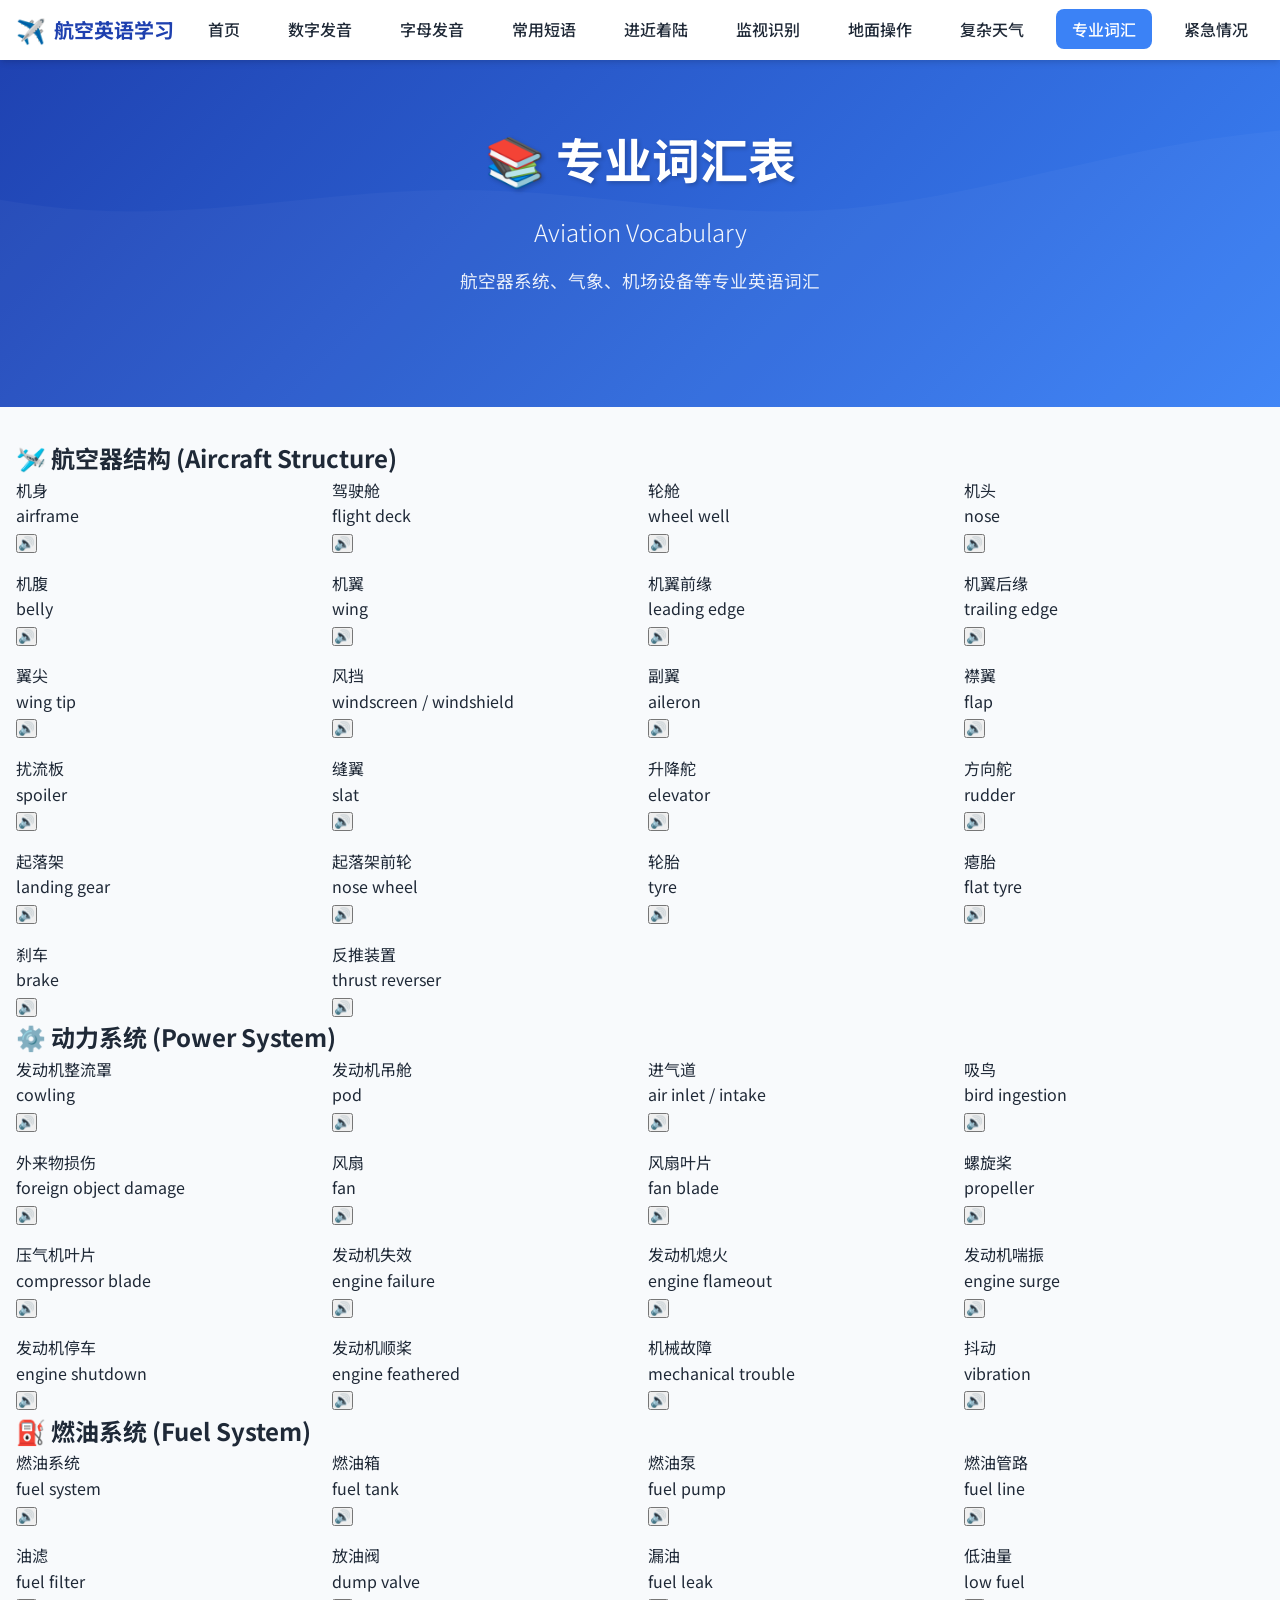
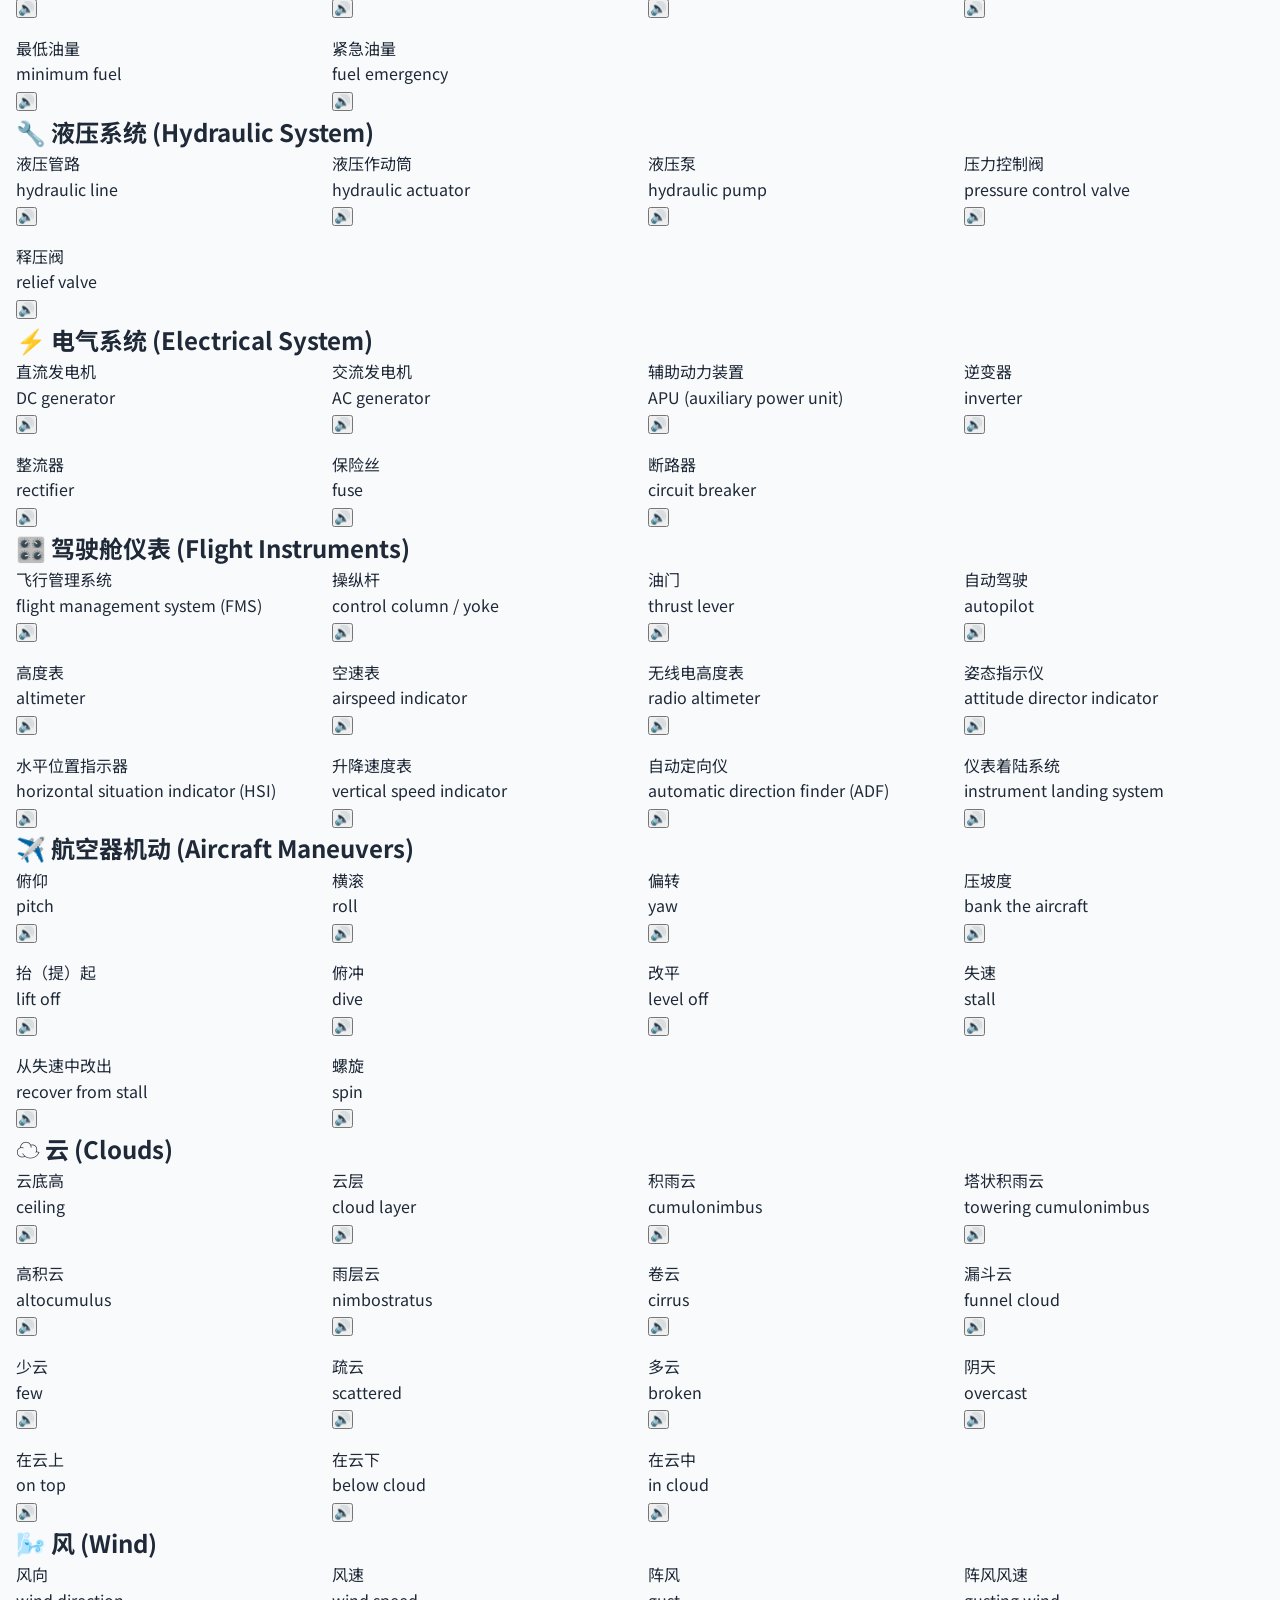
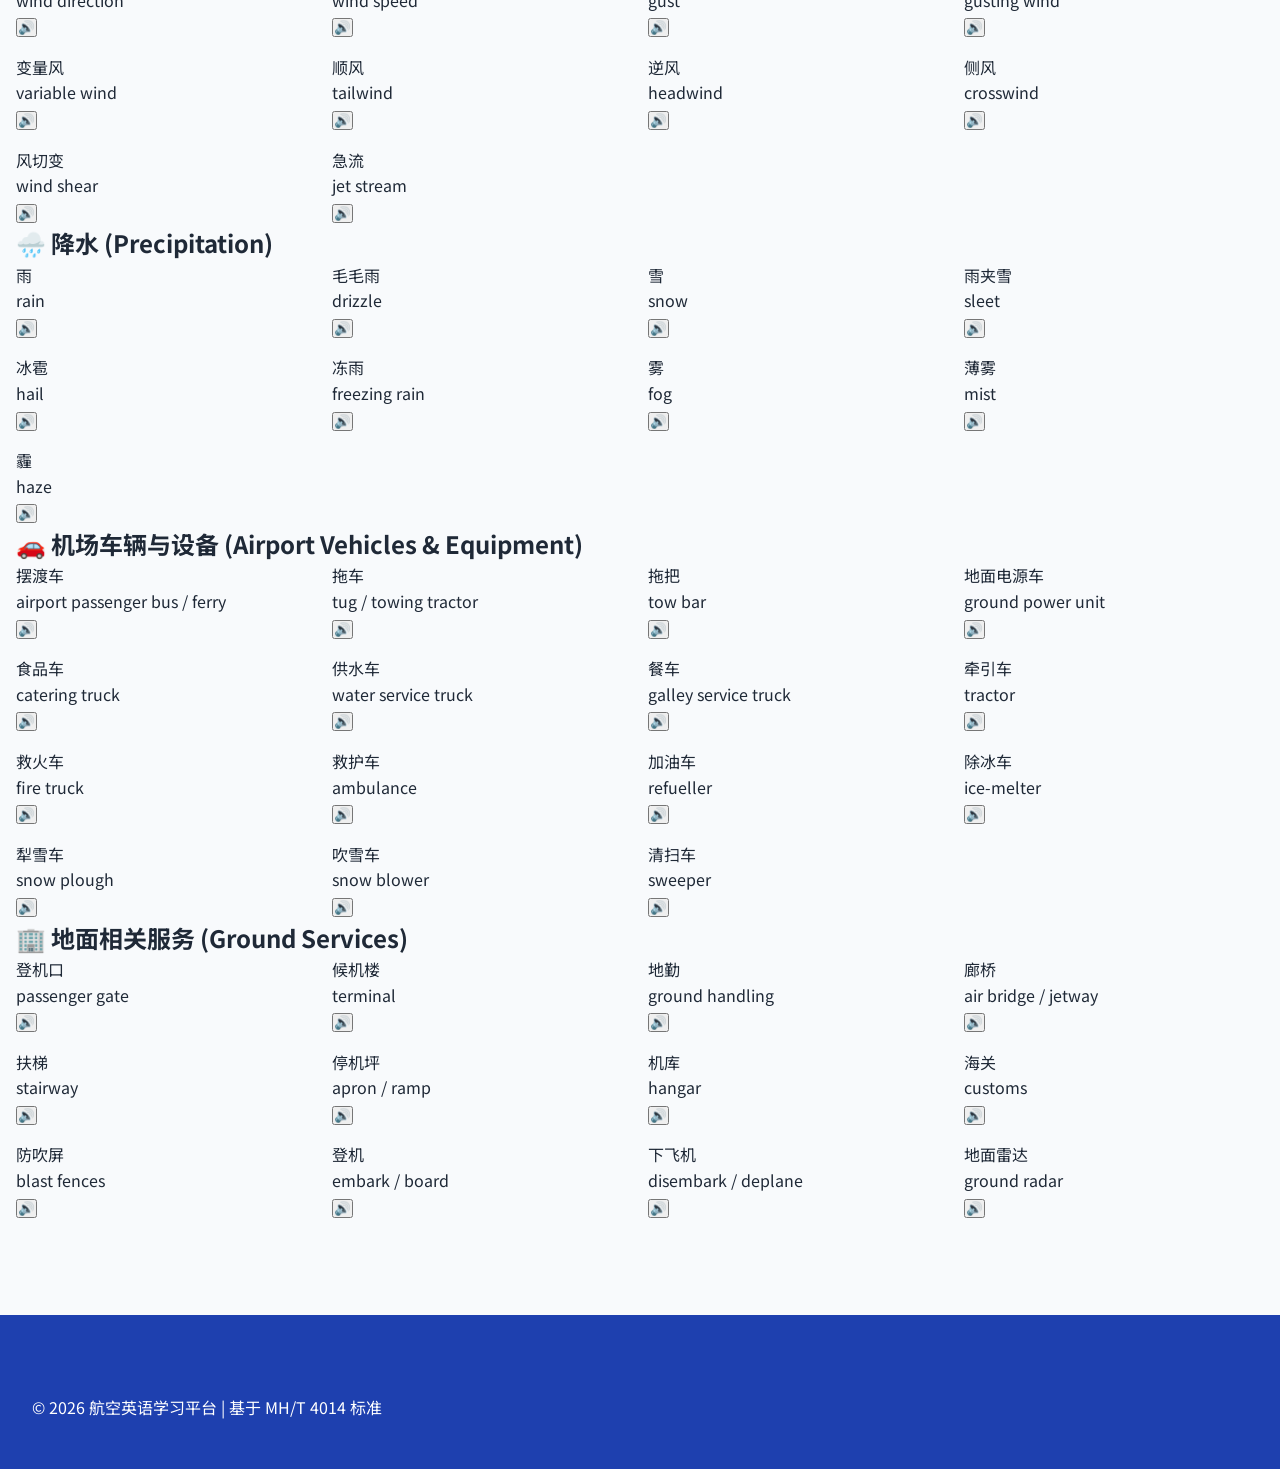
==== vocabulary.html @ 9f800c7f "Add files via upload" ====
<!DOCTYPE html>
<html lang="zh-CN">
<head>
    <meta charset="UTF-8">
    <meta name="viewport" content="width=device-width, initial-scale=1.0">
    <title>专业词汇表 - 航空英语学习平台</title>
    <link rel="stylesheet" href="styles.css">
    <link rel="preconnect" href="https://fonts.googleapis.com">
    <link rel="preconnect" href="https://fonts.gstatic.com" crossorigin>
    <link href="https://fonts.googleapis.com/css2?family=Noto+Sans+SC:wght@300;400;500;700&family=Roboto:wght@300;400;500;700&display=swap" rel="stylesheet">
</head>
<body>
    <nav class="top-nav">
        <div class="nav-container">
            <div class="logo">
                <span class="logo-icon">✈️</span>
                <span class="logo-text">航空英语学习</span>
            </div>
            <button class="menu-toggle" id="menuToggle" aria-label="菜单">
                <span></span>
                <span></span>
                <span></span>
            </button>
            <ul class="nav-menu" id="navMenu">
                <li><a href="index.html">首页</a></li>
                <li><a href="index.html#numbers">数字发音</a></li>
                <li><a href="index.html#letters">字母发音</a></li>
                <li><a href="index.html#phrases">常用短语</a></li>
                <li><a href="approach.html">进近着陆</a></li>
                <li><a href="surveillance.html">监视识别</a></li>
                <li><a href="ground-operations.html">地面操作</a></li>
                <li><a href="weather.html">复杂天气</a></li>
                <li><a href="vocabulary.html" class="active">专业词汇</a></li>
                <li><a href="emergency.html">紧急情况</a></li>
            </ul>
        </div>
    </nav>

    <header class="hero hero-vocabulary">
        <div class="hero-content">
            <h1>📚 专业词汇表</h1>
            <p class="subtitle">Aviation Vocabulary</p>
            <p class="description">航空器系统、气象、机场设备等专业英语词汇</p>
        </div>
    </header>

    <main class="container">
        <!-- 航空器结构 -->
        <section class="vocab-section">
            <h2>🛩️ 航空器结构 (Aircraft Structure)</h2>
            <div class="vocab-grid">
                <div class="vocab-card">
                    <div class="vocab-chinese">机身</div>
                    <div class="vocab-english">airframe</div>
                    <button class="pronunciation-btn" onclick="speak('airframe')">🔊</button>
                </div>
                <div class="vocab-card">
                    <div class="vocab-chinese">驾驶舱</div>
                    <div class="vocab-english">flight deck</div>
                    <button class="pronunciation-btn" onclick="speak('flight deck')">🔊</button>
                </div>
                <div class="vocab-card">
                    <div class="vocab-chinese">轮舱</div>
                    <div class="vocab-english">wheel well</div>
                    <button class="pronunciation-btn" onclick="speak('wheel well')">🔊</button>
                </div>
                <div class="vocab-card">
                    <div class="vocab-chinese">机头</div>
                    <div class="vocab-english">nose</div>
                    <button class="pronunciation-btn" onclick="speak('nose')">🔊</button>
                </div>
                <div class="vocab-card">
                    <div class="vocab-chinese">机腹</div>
                    <div class="vocab-english">belly</div>
                    <button class="pronunciation-btn" onclick="speak('belly')">🔊</button>
                </div>
                <div class="vocab-card">
                    <div class="vocab-chinese">机翼</div>
                    <div class="vocab-english">wing</div>
                    <button class="pronunciation-btn" onclick="speak('wing')">🔊</button>
                </div>
                <div class="vocab-card">
                    <div class="vocab-chinese">机翼前缘</div>
                    <div class="vocab-english">leading edge</div>
                    <button class="pronunciation-btn" onclick="speak('leading edge')">🔊</button>
                </div>
                <div class="vocab-card">
                    <div class="vocab-chinese">机翼后缘</div>
                    <div class="vocab-english">trailing edge</div>
                    <button class="pronunciation-btn" onclick="speak('trailing edge')">🔊</button>
                </div>
                <div class="vocab-card">
                    <div class="vocab-chinese">翼尖</div>
                    <div class="vocab-english">wing tip</div>
                    <button class="pronunciation-btn" onclick="speak('wing tip')">🔊</button>
                </div>
                <div class="vocab-card">
                    <div class="vocab-chinese">风挡</div>
                    <div class="vocab-english">windscreen / windshield</div>
                    <button class="pronunciation-btn" onclick="speak('windscreen')">🔊</button>
                </div>
                <div class="vocab-card">
                    <div class="vocab-chinese">副翼</div>
                    <div class="vocab-english">aileron</div>
                    <button class="pronunciation-btn" onclick="speak('aileron')">🔊</button>
                </div>
                <div class="vocab-card">
                    <div class="vocab-chinese">襟翼</div>
                    <div class="vocab-english">flap</div>
                    <button class="pronunciation-btn" onclick="speak('flap')">🔊</button>
                </div>
                <div class="vocab-card">
                    <div class="vocab-chinese">扰流板</div>
                    <div class="vocab-english">spoiler</div>
                    <button class="pronunciation-btn" onclick="speak('spoiler')">🔊</button>
                </div>
                <div class="vocab-card">
                    <div class="vocab-chinese">缝翼</div>
                    <div class="vocab-english">slat</div>
                    <button class="pronunciation-btn" onclick="speak('slat')">🔊</button>
                </div>
                <div class="vocab-card">
                    <div class="vocab-chinese">升降舵</div>
                    <div class="vocab-english">elevator</div>
                    <button class="pronunciation-btn" onclick="speak('elevator')">🔊</button>
                </div>
                <div class="vocab-card">
                    <div class="vocab-chinese">方向舵</div>
                    <div class="vocab-english">rudder</div>
                    <button class="pronunciation-btn" onclick="speak('rudder')">🔊</button>
                </div>
                <div class="vocab-card">
                    <div class="vocab-chinese">起落架</div>
                    <div class="vocab-english">landing gear</div>
                    <button class="pronunciation-btn" onclick="speak('landing gear')">🔊</button>
                </div>
                <div class="vocab-card">
                    <div class="vocab-chinese">起落架前轮</div>
                    <div class="vocab-english">nose wheel</div>
                    <button class="pronunciation-btn" onclick="speak('nose wheel')">🔊</button>
                </div>
                <div class="vocab-card">
                    <div class="vocab-chinese">轮胎</div>
                    <div class="vocab-english">tyre</div>
                    <button class="pronunciation-btn" onclick="speak('tyre')">🔊</button>
                </div>
                <div class="vocab-card">
                    <div class="vocab-chinese">瘪胎</div>
                    <div class="vocab-english">flat tyre</div>
                    <button class="pronunciation-btn" onclick="speak('flat tyre')">🔊</button>
                </div>
                <div class="vocab-card">
                    <div class="vocab-chinese">刹车</div>
                    <div class="vocab-english">brake</div>
                    <button class="pronunciation-btn" onclick="speak('brake')">🔊</button>
                </div>
                <div class="vocab-card">
                    <div class="vocab-chinese">反推装置</div>
                    <div class="vocab-english">thrust reverser</div>
                    <button class="pronunciation-btn" onclick="speak('thrust reverser')">🔊</button>
                </div>
            </div>
        </section>

        <!-- 动力系统 -->
        <section class="vocab-section">
            <h2>⚙️ 动力系统 (Power System)</h2>
            <div class="vocab-grid">
                <div class="vocab-card">
                    <div class="vocab-chinese">发动机整流罩</div>
                    <div class="vocab-english">cowling</div>
                    <button class="pronunciation-btn" onclick="speak('cowling')">🔊</button>
                </div>
                <div class="vocab-card">
                    <div class="vocab-chinese">发动机吊舱</div>
                    <div class="vocab-english">pod</div>
                    <button class="pronunciation-btn" onclick="speak('pod')">🔊</button>
                </div>
                <div class="vocab-card">
                    <div class="vocab-chinese">进气道</div>
                    <div class="vocab-english">air inlet / intake</div>
                    <button class="pronunciation-btn" onclick="speak('air inlet')">🔊</button>
                </div>
                <div class="vocab-card">
                    <div class="vocab-chinese">吸鸟</div>
                    <div class="vocab-english">bird ingestion</div>
                    <button class="pronunciation-btn" onclick="speak('bird ingestion')">🔊</button>
                </div>
                <div class="vocab-card">
                    <div class="vocab-chinese">外来物损伤</div>
                    <div class="vocab-english">foreign object damage</div>
                    <button class="pronunciation-btn" onclick="speak('foreign object damage')">🔊</button>
                </div>
                <div class="vocab-card">
                    <div class="vocab-chinese">风扇</div>
                    <div class="vocab-english">fan</div>
                    <button class="pronunciation-btn" onclick="speak('fan')">🔊</button>
                </div>
                <div class="vocab-card">
                    <div class="vocab-chinese">风扇叶片</div>
                    <div class="vocab-english">fan blade</div>
                    <button class="pronunciation-btn" onclick="speak('fan blade')">🔊</button>
                </div>
                <div class="vocab-card">
                    <div class="vocab-chinese">螺旋桨</div>
                    <div class="vocab-english">propeller</div>
                    <button class="pronunciation-btn" onclick="speak('propeller')">🔊</button>
                </div>
                <div class="vocab-card">
                    <div class="vocab-chinese">压气机叶片</div>
                    <div class="vocab-english">compressor blade</div>
                    <button class="pronunciation-btn" onclick="speak('compressor blade')">🔊</button>
                </div>
                <div class="vocab-card">
                    <div class="vocab-chinese">发动机失效</div>
                    <div class="vocab-english">engine failure</div>
                    <button class="pronunciation-btn" onclick="speak('engine failure')">🔊</button>
                </div>
                <div class="vocab-card">
                    <div class="vocab-chinese">发动机熄火</div>
                    <div class="vocab-english">engine flameout</div>
                    <button class="pronunciation-btn" onclick="speak('engine flameout')">🔊</button>
                </div>
                <div class="vocab-card">
                    <div class="vocab-chinese">发动机喘振</div>
                    <div class="vocab-english">engine surge</div>
                    <button class="pronunciation-btn" onclick="speak('engine surge')">🔊</button>
                </div>
                <div class="vocab-card">
                    <div class="vocab-chinese">发动机停车</div>
                    <div class="vocab-english">engine shutdown</div>
                    <button class="pronunciation-btn" onclick="speak('engine shutdown')">🔊</button>
                </div>
                <div class="vocab-card">
                    <div class="vocab-chinese">发动机顺桨</div>
                    <div class="vocab-english">engine feathered</div>
                    <button class="pronunciation-btn" onclick="speak('engine feathered')">🔊</button>
                </div>
                <div class="vocab-card">
                    <div class="vocab-chinese">机械故障</div>
                    <div class="vocab-english">mechanical trouble</div>
                    <button class="pronunciation-btn" onclick="speak('mechanical trouble')">🔊</button>
                </div>
                <div class="vocab-card">
                    <div class="vocab-chinese">抖动</div>
                    <div class="vocab-english">vibration</div>
                    <button class="pronunciation-btn" onclick="speak('vibration')">🔊</button>
                </div>
            </div>
        </section>

        <!-- 燃油系统 -->
        <section class="vocab-section">
            <h2>⛽ 燃油系统 (Fuel System)</h2>
            <div class="vocab-grid">
                <div class="vocab-card">
                    <div class="vocab-chinese">燃油系统</div>
                    <div class="vocab-english">fuel system</div>
                    <button class="pronunciation-btn" onclick="speak('fuel system')">🔊</button>
                </div>
                <div class="vocab-card">
                    <div class="vocab-chinese">燃油箱</div>
                    <div class="vocab-english">fuel tank</div>
                    <button class="pronunciation-btn" onclick="speak('fuel tank')">🔊</button>
                </div>
                <div class="vocab-card">
                    <div class="vocab-chinese">燃油泵</div>
                    <div class="vocab-english">fuel pump</div>
                    <button class="pronunciation-btn" onclick="speak('fuel pump')">🔊</button>
                </div>
                <div class="vocab-card">
                    <div class="vocab-chinese">燃油管路</div>
                    <div class="vocab-english">fuel line</div>
                    <button class="pronunciation-btn" onclick="speak('fuel line')">🔊</button>
                </div>
                <div class="vocab-card">
                    <div class="vocab-chinese">油滤</div>
                    <div class="vocab-english">fuel filter</div>
                    <button class="pronunciation-btn" onclick="speak('fuel filter')">🔊</button>
                </div>
                <div class="vocab-card">
                    <div class="vocab-chinese">放油阀</div>
                    <div class="vocab-english">dump valve</div>
                    <button class="pronunciation-btn" onclick="speak('dump valve')">🔊</button>
                </div>
                <div class="vocab-card">
                    <div class="vocab-chinese">漏油</div>
                    <div class="vocab-english">fuel leak</div>
                    <button class="pronunciation-btn" onclick="speak('fuel leak')">🔊</button>
                </div>
                <div class="vocab-card">
                    <div class="vocab-chinese">低油量</div>
                    <div class="vocab-english">low fuel</div>
                    <button class="pronunciation-btn" onclick="speak('low fuel')">🔊</button>
                </div>
                <div class="vocab-card">
                    <div class="vocab-chinese">最低油量</div>
                    <div class="vocab-english">minimum fuel</div>
                    <button class="pronunciation-btn" onclick="speak('minimum fuel')">🔊</button>
                </div>
                <div class="vocab-card">
                    <div class="vocab-chinese">紧急油量</div>
                    <div class="vocab-english">fuel emergency</div>
                    <button class="pronunciation-btn" onclick="speak('fuel emergency')">🔊</button>
                </div>
            </div>
        </section>

        <!-- 液压系统 -->
        <section class="vocab-section">
            <h2>🔧 液压系统 (Hydraulic System)</h2>
            <div class="vocab-grid">
                <div class="vocab-card">
                    <div class="vocab-chinese">液压管路</div>
                    <div class="vocab-english">hydraulic line</div>
                    <button class="pronunciation-btn" onclick="speak('hydraulic line')">🔊</button>
                </div>
                <div class="vocab-card">
                    <div class="vocab-chinese">液压作动筒</div>
                    <div class="vocab-english">hydraulic actuator</div>
                    <button class="pronunciation-btn" onclick="speak('hydraulic actuator')">🔊</button>
                </div>
                <div class="vocab-card">
                    <div class="vocab-chinese">液压泵</div>
                    <div class="vocab-english">hydraulic pump</div>
                    <button class="pronunciation-btn" onclick="speak('hydraulic pump')">🔊</button>
                </div>
                <div class="vocab-card">
                    <div class="vocab-chinese">压力控制阀</div>
                    <div class="vocab-english">pressure control valve</div>
                    <button class="pronunciation-btn" onclick="speak('pressure control valve')">🔊</button>
                </div>
                <div class="vocab-card">
                    <div class="vocab-chinese">释压阀</div>
                    <div class="vocab-english">relief valve</div>
                    <button class="pronunciation-btn" onclick="speak('relief valve')">🔊</button>
                </div>
            </div>
        </section>

        <!-- 电气系统 -->
        <section class="vocab-section">
            <h2>⚡ 电气系统 (Electrical System)</h2>
            <div class="vocab-grid">
                <div class="vocab-card">
                    <div class="vocab-chinese">直流发电机</div>
                    <div class="vocab-english">DC generator</div>
                    <button class="pronunciation-btn" onclick="speak('DC generator')">🔊</button>
                </div>
                <div class="vocab-card">
                    <div class="vocab-chinese">交流发电机</div>
                    <div class="vocab-english">AC generator</div>
                    <button class="pronunciation-btn" onclick="speak('AC generator')">🔊</button>
                </div>
                <div class="vocab-card">
                    <div class="vocab-chinese">辅助动力装置</div>
                    <div class="vocab-english">APU (auxiliary power unit)</div>
                    <button class="pronunciation-btn" onclick="speak('APU')">🔊</button>
                </div>
                <div class="vocab-card">
                    <div class="vocab-chinese">逆变器</div>
                    <div class="vocab-english">inverter</div>
                    <button class="pronunciation-btn" onclick="speak('inverter')">🔊</button>
                </div>
                <div class="vocab-card">
                    <div class="vocab-chinese">整流器</div>
                    <div class="vocab-english">rectifier</div>
                    <button class="pronunciation-btn" onclick="speak('rectifier')">🔊</button>
                </div>
                <div class="vocab-card">
                    <div class="vocab-chinese">保险丝</div>
                    <div class="vocab-english">fuse</div>
                    <button class="pronunciation-btn" onclick="speak('fuse')">🔊</button>
                </div>
                <div class="vocab-card">
                    <div class="vocab-chinese">断路器</div>
                    <div class="vocab-english">circuit breaker</div>
                    <button class="pronunciation-btn" onclick="speak('circuit breaker')">🔊</button>
                </div>
            </div>
        </section>

        <!-- 驾驶舱仪表 -->
        <section class="vocab-section">
            <h2>🎛️ 驾驶舱仪表 (Flight Instruments)</h2>
            <div class="vocab-grid">
                <div class="vocab-card">
                    <div class="vocab-chinese">飞行管理系统</div>
                    <div class="vocab-english">flight management system (FMS)</div>
                    <button class="pronunciation-btn" onclick="speak('flight management system')">🔊</button>
                </div>
                <div class="vocab-card">
                    <div class="vocab-chinese">操纵杆</div>
                    <div class="vocab-english">control column / yoke</div>
                    <button class="pronunciation-btn" onclick="speak('control column')">🔊</button>
                </div>
                <div class="vocab-card">
                    <div class="vocab-chinese">油门</div>
                    <div class="vocab-english">thrust lever</div>
                    <button class="pronunciation-btn" onclick="speak('thrust lever')">🔊</button>
                </div>
                <div class="vocab-card">
                    <div class="vocab-chinese">自动驾驶</div>
                    <div class="vocab-english">autopilot</div>
                    <button class="pronunciation-btn" onclick="speak('autopilot')">🔊</button>
                </div>
                <div class="vocab-card">
                    <div class="vocab-chinese">高度表</div>
                    <div class="vocab-english">altimeter</div>
                    <button class="pronunciation-btn" onclick="speak('altimeter')">🔊</button>
                </div>
                <div class="vocab-card">
                    <div class="vocab-chinese">空速表</div>
                    <div class="vocab-english">airspeed indicator</div>
                    <button class="pronunciation-btn" onclick="speak('airspeed indicator')">🔊</button>
                </div>
                <div class="vocab-card">
                    <div class="vocab-chinese">无线电高度表</div>
                    <div class="vocab-english">radio altimeter</div>
                    <button class="pronunciation-btn" onclick="speak('radio altimeter')">🔊</button>
                </div>
                <div class="vocab-card">
                    <div class="vocab-chinese">姿态指示仪</div>
                    <div class="vocab-english">attitude director indicator</div>
                    <button class="pronunciation-btn" onclick="speak('attitude director indicator')">🔊</button>
                </div>
                <div class="vocab-card">
                    <div class="vocab-chinese">水平位置指示器</div>
                    <div class="vocab-english">horizontal situation indicator (HSI)</div>
                    <button class="pronunciation-btn" onclick="speak('horizontal situation indicator')">🔊</button>
                </div>
                <div class="vocab-card">
                    <div class="vocab-chinese">升降速度表</div>
                    <div class="vocab-english">vertical speed indicator</div>
                    <button class="pronunciation-btn" onclick="speak('vertical speed indicator')">🔊</button>
                </div>
                <div class="vocab-card">
                    <div class="vocab-chinese">自动定向仪</div>
                    <div class="vocab-english">automatic direction finder (ADF)</div>
                    <button class="pronunciation-btn" onclick="speak('automatic direction finder')">🔊</button>
                </div>
                <div class="vocab-card">
                    <div class="vocab-chinese">仪表着陆系统</div>
                    <div class="vocab-english">instrument landing system</div>
                    <button class="pronunciation-btn" onclick="speak('instrument landing system')">🔊</button>
                </div>
            </div>
        </section>

        <!-- 航空器机动 -->
        <section class="vocab-section">
            <h2>✈️ 航空器机动 (Aircraft Maneuvers)</h2>
            <div class="vocab-grid">
                <div class="vocab-card">
                    <div class="vocab-chinese">俯仰</div>
                    <div class="vocab-english">pitch</div>
                    <button class="pronunciation-btn" onclick="speak('pitch')">🔊</button>
                </div>
                <div class="vocab-card">
                    <div class="vocab-chinese">横滚</div>
                    <div class="vocab-english">roll</div>
                    <button class="pronunciation-btn" onclick="speak('roll')">🔊</button>
                </div>
                <div class="vocab-card">
                    <div class="vocab-chinese">偏转</div>
                    <div class="vocab-english">yaw</div>
                    <button class="pronunciation-btn" onclick="speak('yaw')">🔊</button>
                </div>
                <div class="vocab-card">
                    <div class="vocab-chinese">压坡度</div>
                    <div class="vocab-english">bank the aircraft</div>
                    <button class="pronunciation-btn" onclick="speak('bank the aircraft')">🔊</button>
                </div>
                <div class="vocab-card">
                    <div class="vocab-chinese">抬（提）起</div>
                    <div class="vocab-english">lift off</div>
                    <button class="pronunciation-btn" onclick="speak('lift off')">🔊</button>
                </div>
                <div class="vocab-card">
                    <div class="vocab-chinese">俯冲</div>
                    <div class="vocab-english">dive</div>
                    <button class="pronunciation-btn" onclick="speak('dive')">🔊</button>
                </div>
                <div class="vocab-card">
                    <div class="vocab-chinese">改平</div>
                    <div class="vocab-english">level off</div>
                    <button class="pronunciation-btn" onclick="speak('level off')">🔊</button>
                </div>
                <div class="vocab-card">
                    <div class="vocab-chinese">失速</div>
                    <div class="vocab-english">stall</div>
                    <button class="pronunciation-btn" onclick="speak('stall')">🔊</button>
                </div>
                <div class="vocab-card">
                    <div class="vocab-chinese">从失速中改出</div>
                    <div class="vocab-english">recover from stall</div>
                    <button class="pronunciation-btn" onclick="speak('recover from stall')">🔊</button>
                </div>
                <div class="vocab-card">
                    <div class="vocab-chinese">螺旋</div>
                    <div class="vocab-english">spin</div>
                    <button class="pronunciation-btn" onclick="speak('spin')">🔊</button>
                </div>
            </div>
        </section>

        <!-- 气象 - 云 -->
        <section class="vocab-section">
            <h2>☁️ 云 (Clouds)</h2>
            <div class="vocab-grid">
                <div class="vocab-card">
                    <div class="vocab-chinese">云底高</div>
                    <div class="vocab-english">ceiling</div>
                    <button class="pronunciation-btn" onclick="speak('ceiling')">🔊</button>
                </div>
                <div class="vocab-card">
                    <div class="vocab-chinese">云层</div>
                    <div class="vocab-english">cloud layer</div>
                    <button class="pronunciation-btn" onclick="speak('cloud layer')">🔊</button>
                </div>
                <div class="vocab-card">
                    <div class="vocab-chinese">积雨云</div>
                    <div class="vocab-english">cumulonimbus</div>
                    <button class="pronunciation-btn" onclick="speak('cumulonimbus')">🔊</button>
                </div>
                <div class="vocab-card">
                    <div class="vocab-chinese">塔状积雨云</div>
                    <div class="vocab-english">towering cumulonimbus</div>
                    <button class="pronunciation-btn" onclick="speak('towering cumulonimbus')">🔊</button>
                </div>
                <div class="vocab-card">
                    <div class="vocab-chinese">高积云</div>
                    <div class="vocab-english">altocumulus</div>
                    <button class="pronunciation-btn" onclick="speak('altocumulus')">🔊</button>
                </div>
                <div class="vocab-card">
                    <div class="vocab-chinese">雨层云</div>
                    <div class="vocab-english">nimbostratus</div>
                    <button class="pronunciation-btn" onclick="speak('nimbostratus')">🔊</button>
                </div>
                <div class="vocab-card">
                    <div class="vocab-chinese">卷云</div>
                    <div class="vocab-english">cirrus</div>
                    <button class="pronunciation-btn" onclick="speak('cirrus')">🔊</button>
                </div>
                <div class="vocab-card">
                    <div class="vocab-chinese">漏斗云</div>
                    <div class="vocab-english">funnel cloud</div>
                    <button class="pronunciation-btn" onclick="speak('funnel cloud')">🔊</button>
                </div>
                <div class="vocab-card">
                    <div class="vocab-chinese">少云</div>
                    <div class="vocab-english">few</div>
                    <button class="pronunciation-btn" onclick="speak('few')">🔊</button>
                </div>
                <div class="vocab-card">
                    <div class="vocab-chinese">疏云</div>
                    <div class="vocab-english">scattered</div>
                    <button class="pronunciation-btn" onclick="speak('scattered')">🔊</button>
                </div>
                <div class="vocab-card">
                    <div class="vocab-chinese">多云</div>
                    <div class="vocab-english">broken</div>
                    <button class="pronunciation-btn" onclick="speak('broken')">🔊</button>
                </div>
                <div class="vocab-card">
                    <div class="vocab-chinese">阴天</div>
                    <div class="vocab-english">overcast</div>
                    <button class="pronunciation-btn" onclick="speak('overcast')">🔊</button>
                </div>
                <div class="vocab-card">
                    <div class="vocab-chinese">在云上</div>
                    <div class="vocab-english">on top</div>
                    <button class="pronunciation-btn" onclick="speak('on top')">🔊</button>
                </div>
                <div class="vocab-card">
                    <div class="vocab-chinese">在云下</div>
                    <div class="vocab-english">below cloud</div>
                    <button class="pronunciation-btn" onclick="speak('below cloud')">🔊</button>
                </div>
                <div class="vocab-card">
                    <div class="vocab-chinese">在云中</div>
                    <div class="vocab-english">in cloud</div>
                    <button class="pronunciation-btn" onclick="speak('in cloud')">🔊</button>
                </div>
            </div>
        </section>

        <!-- 气象 - 风 -->
        <section class="vocab-section">
            <h2>🌬️ 风 (Wind)</h2>
            <div class="vocab-grid">
                <div class="vocab-card">
                    <div class="vocab-chinese">风向</div>
                    <div class="vocab-english">wind direction</div>
                    <button class="pronunciation-btn" onclick="speak('wind direction')">🔊</button>
                </div>
                <div class="vocab-card">
                    <div class="vocab-chinese">风速</div>
                    <div class="vocab-english">wind speed</div>
                    <button class="pronunciation-btn" onclick="speak('wind speed')">🔊</button>
                </div>
                <div class="vocab-card">
                    <div class="vocab-chinese">阵风</div>
                    <div class="vocab-english">gust</div>
                    <button class="pronunciation-btn" onclick="speak('gust')">🔊</button>
                </div>
                <div class="vocab-card">
                    <div class="vocab-chinese">阵风风速</div>
                    <div class="vocab-english">gusting wind</div>
                    <button class="pronunciation-btn" onclick="speak('gusting wind')">🔊</button>
                </div>
                <div class="vocab-card">
                    <div class="vocab-chinese">变量风</div>
                    <div class="vocab-english">variable wind</div>
                    <button class="pronunciation-btn" onclick="speak('variable wind')">🔊</button>
                </div>
                <div class="vocab-card">
                    <div class="vocab-chinese">顺风</div>
                    <div class="vocab-english">tailwind</div>
                    <button class="pronunciation-btn" onclick="speak('tailwind')">🔊</button>
                </div>
                <div class="vocab-card">
                    <div class="vocab-chinese">逆风</div>
                    <div class="vocab-english">headwind</div>
                    <button class="pronunciation-btn" onclick="speak('headwind')">🔊</button>
                </div>
                <div class="vocab-card">
                    <div class="vocab-chinese">侧风</div>
                    <div class="vocab-english">crosswind</div>
                    <button class="pronunciation-btn" onclick="speak('crosswind')">🔊</button>
                </div>
                <div class="vocab-card">
                    <div class="vocab-chinese">风切变</div>
                    <div class="vocab-english">wind shear</div>
                    <button class="pronunciation-btn" onclick="speak('wind shear')">🔊</button>
                </div>
                <div class="vocab-card">
                    <div class="vocab-chinese">急流</div>
                    <div class="vocab-english">jet stream</div>
                    <button class="pronunciation-btn" onclick="speak('jet stream')">🔊</button>
                </div>
            </div>
        </section>

        <!-- 气象 - 降水 -->
        <section class="vocab-section">
            <h2>🌧️ 降水 (Precipitation)</h2>
            <div class="vocab-grid">
                <div class="vocab-card">
                    <div class="vocab-chinese">雨</div>
                    <div class="vocab-english">rain</div>
                    <button class="pronunciation-btn" onclick="speak('rain')">🔊</button>
                </div>
                <div class="vocab-card">
                    <div class="vocab-chinese">毛毛雨</div>
                    <div class="vocab-english">drizzle</div>
                    <button class="pronunciation-btn" onclick="speak('drizzle')">🔊</button>
                </div>
                <div class="vocab-card">
                    <div class="vocab-chinese">雪</div>
                    <div class="vocab-english">snow</div>
                    <button class="pronunciation-btn" onclick="speak('snow')">🔊</button>
                </div>
                <div class="vocab-card">
                    <div class="vocab-chinese">雨夹雪</div>
                    <div class="vocab-english">sleet</div>
                    <button class="pronunciation-btn" onclick="speak('sleet')">🔊</button>
                </div>
                <div class="vocab-card">
                    <div class="vocab-chinese">冰雹</div>
                    <div class="vocab-english">hail</div>
                    <button class="pronunciation-btn" onclick="speak('hail')">🔊</button>
                </div>
                <div class="vocab-card">
                    <div class="vocab-chinese">冻雨</div>
                    <div class="vocab-english">freezing rain</div>
                    <button class="pronunciation-btn" onclick="speak('freezing rain')">🔊</button>
                </div>
                <div class="vocab-card">
                    <div class="vocab-chinese">雾</div>
                    <div class="vocab-english">fog</div>
                    <button class="pronunciation-btn" onclick="speak('fog')">🔊</button>
                </div>
                <div class="vocab-card">
                    <div class="vocab-chinese">薄雾</div>
                    <div class="vocab-english">mist</div>
                    <button class="pronunciation-btn" onclick="speak('mist')">🔊</button>
                </div>
                <div class="vocab-card">
                    <div class="vocab-chinese">霾</div>
                    <div class="vocab-english">haze</div>
                    <button class="pronunciation-btn" onclick="speak('haze')">🔊</button>
                </div>
            </div>
        </section>

        <!-- 机场车辆与设备 -->
        <section class="vocab-section">
            <h2>🚗 机场车辆与设备 (Airport Vehicles & Equipment)</h2>
            <div class="vocab-grid">
                <div class="vocab-card">
                    <div class="vocab-chinese">摆渡车</div>
                    <div class="vocab-english">airport passenger bus / ferry</div>
                    <button class="pronunciation-btn" onclick="speak('airport passenger bus')">🔊</button>
                </div>
                <div class="vocab-card">
                    <div class="vocab-chinese">拖车</div>
                    <div class="vocab-english">tug / towing tractor</div>
                    <button class="pronunciation-btn" onclick="speak('tug')">🔊</button>
                </div>
                <div class="vocab-card">
                    <div class="vocab-chinese">拖把</div>
                    <div class="vocab-english">tow bar</div>
                    <button class="pronunciation-btn" onclick="speak('tow bar')">🔊</button>
                </div>
                <div class="vocab-card">
                    <div class="vocab-chinese">地面电源车</div>
                    <div class="vocab-english">ground power unit</div>
                    <button class="pronunciation-btn" onclick="speak('ground power unit')">🔊</button>
                </div>
                <div class="vocab-card">
                    <div class="vocab-chinese">食品车</div>
                    <div class="vocab-english">catering truck</div>
                    <button class="pronunciation-btn" onclick="speak('catering truck')">🔊</button>
                </div>
                <div class="vocab-card">
                    <div class="vocab-chinese">供水车</div>
                    <div class="vocab-english">water service truck</div>
                    <button class="pronunciation-btn" onclick="speak('water service truck')">🔊</button>
                </div>
                <div class="vocab-card">
                    <div class="vocab-chinese">餐车</div>
                    <div class="vocab-english">galley service truck</div>
                    <button class="pronunciation-btn" onclick="speak('galley service truck')">🔊</button>
                </div>
                <div class="vocab-card">
                    <div class="vocab-chinese">牵引车</div>
                    <div class="vocab-english">tractor</div>
                    <button class="pronunciation-btn" onclick="speak('tractor')">🔊</button>
                </div>
                <div class="vocab-card">
                    <div class="vocab-chinese">救火车</div>
                    <div class="vocab-english">fire truck</div>
                    <button class="pronunciation-btn" onclick="speak('fire truck')">🔊</button>
                </div>
                <div class="vocab-card">
                    <div class="vocab-chinese">救护车</div>
                    <div class="vocab-english">ambulance</div>
                    <button class="pronunciation-btn" onclick="speak('ambulance')">🔊</button>
                </div>
                <div class="vocab-card">
                    <div class="vocab-chinese">加油车</div>
                    <div class="vocab-english">refueller</div>
                    <button class="pronunciation-btn" onclick="speak('refueller')">🔊</button>
                </div>
                <div class="vocab-card">
                    <div class="vocab-chinese">除冰车</div>
                    <div class="vocab-english">ice-melter</div>
                    <button class="pronunciation-btn" onclick="speak('ice-melter')">🔊</button>
                </div>
                <div class="vocab-card">
                    <div class="vocab-chinese">犁雪车</div>
                    <div class="vocab-english">snow plough</div>
                    <button class="pronunciation-btn" onclick="speak('snow plough')">🔊</button>
                </div>
                <div class="vocab-card">
                    <div class="vocab-chinese">吹雪车</div>
                    <div class="vocab-english">snow blower</div>
                    <button class="pronunciation-btn" onclick="speak('snow blower')">🔊</button>
                </div>
                <div class="vocab-card">
                    <div class="vocab-chinese">清扫车</div>
                    <div class="vocab-english">sweeper</div>
                    <button class="pronunciation-btn" onclick="speak('sweeper')">🔊</button>
                </div>
            </div>
        </section>

        <!-- 地面相关服务 -->
        <section class="vocab-section">
            <h2>🏢 地面相关服务 (Ground Services)</h2>
            <div class="vocab-grid">
                <div class="vocab-card">
                    <div class="vocab-chinese">登机口</div>
                    <div class="vocab-english">passenger gate</div>
                    <button class="pronunciation-btn" onclick="speak('passenger gate')">🔊</button>
                </div>
                <div class="vocab-card">
                    <div class="vocab-chinese">候机楼</div>
                    <div class="vocab-english">terminal</div>
                    <button class="pronunciation-btn" onclick="speak('terminal')">🔊</button>
                </div>
                <div class="vocab-card">
                    <div class="vocab-chinese">地勤</div>
                    <div class="vocab-english">ground handling</div>
                    <button class="pronunciation-btn" onclick="speak('ground handling')">🔊</button>
                </div>
                <div class="vocab-card">
                    <div class="vocab-chinese">廊桥</div>
                    <div class="vocab-english">air bridge / jetway</div>
                    <button class="pronunciation-btn" onclick="speak('air bridge')">🔊</button>
                </div>
                <div class="vocab-card">
                    <div class="vocab-chinese">扶梯</div>
                    <div class="vocab-english">stairway</div>
                    <button class="pronunciation-btn" onclick="speak('stairway')">🔊</button>
                </div>
                <div class="vocab-card">
                    <div class="vocab-chinese">停机坪</div>
                    <div class="vocab-english">apron / ramp</div>
                    <button class="pronunciation-btn" onclick="speak('apron')">🔊</button>
                </div>
                <div class="vocab-card">
                    <div class="vocab-chinese">机库</div>
                    <div class="vocab-english">hangar</div>
                    <button class="pronunciation-btn" onclick="speak('hangar')">🔊</button>
                </div>
                <div class="vocab-card">
                    <div class="vocab-chinese">海关</div>
                    <div class="vocab-english">customs</div>
                    <button class="pronunciation-btn" onclick="speak('customs')">🔊</button>
                </div>
                <div class="vocab-card">
                    <div class="vocab-chinese">防吹屏</div>
                    <div class="vocab-english">blast fences</div>
                    <button class="pronunciation-btn" onclick="speak('blast fences')">🔊</button>
                </div>
                <div class="vocab-card">
                    <div class="vocab-chinese">登机</div>
                    <div class="vocab-english">embark / board</div>
                    <button class="pronunciation-btn" onclick="speak('embark')">🔊</button>
                </div>
                <div class="vocab-card">
                    <div class="vocab-chinese">下飞机</div>
                    <div class="vocab-english">disembark / deplane</div>
                    <button class="pronunciation-btn" onclick="speak('disembark')">🔊</button>
                </div>
                <div class="vocab-card">
                    <div class="vocab-chinese">地面雷达</div>
                    <div class="vocab-english">ground radar</div>
                    <button class="pronunciation-btn" onclick="speak('ground radar')">🔊</button>
                </div>
            </div>
        </section>
    </main>

    <footer class="footer">
        <div class="container">
            <p>© 2026 航空英语学习平台 | 基于 MH/T 4014 标准</p>
        </div>
    </footer>

    <script src="script.js"></script>
</body>
</html>
---- styles.css ----
/* 全局样式 */
:root {
    --primary-color: #1e40af;
    --secondary-color: #3b82f6;
    --accent-color: #06b6d4;
    --text-dark: #1f2937;
    --text-light: #6b7280;
    --bg-light: #f8fafc;
    --bg-white: #ffffff;
    --border-color: #e5e7eb;
    --shadow-sm: 0 1px 2px 0 rgba(0, 0, 0, 0.05);
    --shadow-md: 0 4px 6px -1px rgba(0, 0, 0, 0.1), 0 2px 4px -1px rgba(0, 0, 0, 0.06);
    --shadow-lg: 0 10px 15px -3px rgba(0, 0, 0, 0.1), 0 4px 6px -2px rgba(0, 0, 0, 0.05);
    --transition: all 0.3s ease;
}

* {
    margin: 0;
    padding: 0;
    box-sizing: border-box;
}

html {
    scroll-behavior: smooth;
}

body {
    font-family: 'Noto Sans SC', 'Roboto', -apple-system, BlinkMacSystemFont, 'Segoe UI', sans-serif;
    line-height: 1.6;
    color: var(--text-dark);
    background-color: var(--bg-light);
}

/* 导航栏 */
.top-nav {
    background: var(--bg-white);
    box-shadow: var(--shadow-md);
    position: fixed;
    top: 0;
    left: 0;
    right: 0;
    z-index: 1000;
}

.nav-container {
    max-width: 1400px;
    margin: 0 auto;
    padding: 0 1rem;
    display: flex;
    justify-content: space-between;
    align-items: center;
    height: 60px;
}

.logo {
    display: flex;
    align-items: center;
    gap: 0.5rem;
    font-weight: 700;
    font-size: 1.25rem;
    color: var(--primary-color);
}

.logo-icon {
    font-size: 1.5rem;
}

.nav-menu {
    display: flex;
    list-style: none;
    gap: 1rem;
}

.nav-menu a {
    text-decoration: none;
    color: var(--text-dark);
    font-weight: 500;
    padding: 0.5rem 1rem;
    border-radius: 0.5rem;
    transition: var(--transition);
}

.nav-menu a:hover,
.nav-menu a.active {
    background: var(--secondary-color);
    color: var(--bg-white);
}

.menu-toggle {
    display: none;
    flex-direction: column;
    background: none;
    border: none;
    cursor: pointer;
    padding: 0.5rem;
}

.menu-toggle span {
    width: 25px;
    height: 3px;
    background: var(--text-dark);
    margin: 3px 0;
    transition: var(--transition);
    border-radius: 2px;
}

/* 英雄区 */
.hero {
    background: linear-gradient(135deg, var(--primary-color) 0%, var(--secondary-color) 100%);
    color: var(--bg-white);
    padding: 120px 1rem 80px;
    text-align: center;
    position: relative;
    overflow: hidden;
}

.hero::before {
    content: '';
    position: absolute;
    top: 0;
    left: 0;
    right: 0;
    bottom: 0;
    background: url('data:image/svg+xml,<svg xmlns="http://www.w3.org/2000/svg" viewBox="0 0 1440 320"><path fill="%23ffffff" fill-opacity="0.1" d="M0,96L48,112C96,128,192,160,288,165.3C384,171,480,149,576,149.3C672,149,768,171,864,165.3C960,160,1056,128,1152,112C1248,96,1344,96,1392,96L1440,96L1440,320L1392,320C1344,320,1248,320,1152,320C1056,320,960,320,864,320C768,320,672,320,576,320C480,320,384,320,288,320C192,320,96,320,48,320L0,320Z"></path></svg>');
    background-size: cover;
    background-position: bottom;
    opacity: 0.3;
}

.hero-content {
    max-width: 900px;
    margin: 0 auto;
    position: relative;
    z-index: 1;
}

.hero h1 {
    font-size: 3rem;
    font-weight: 700;
    margin-bottom: 1rem;
    text-shadow: 2px 2px 4px rgba(0, 0, 0, 0.2);
}

.subtitle {
    font-size: 1.5rem;
    font-weight: 300;
    margin-bottom: 1rem;
    opacity: 0.95;
}

.description {
    font-size: 1.1rem;
    margin-bottom: 2rem;
    opacity: 0.9;
}

.hero-buttons {
    display: flex;
    gap: 1rem;
    justify-content: center;
    flex-wrap: wrap;
}

.btn {
    display: inline-block;
    padding: 0.875rem 2rem;
    border-radius: 0.5rem;
    text-decoration: none;
    font-weight: 600;
    transition: var(--transition);
    border: 2px solid transparent;
}

.btn-primary {
    background: var(--bg-white);
    color: var(--primary-color);
}

.btn-primary:hover {
    background: transparent;
    color: var(--bg-white);
    border-color: var(--bg-white);
    transform: translateY(-2px);
}

.btn-secondary {
    background: transparent;
    color: var(--bg-white);
    border-color: var(--bg-white);
}

.btn-secondary:hover {
    background: var(--bg-white);
    color: var(--primary-color);
    transform: translateY(-2px);
}

/* 主容器 */
.container {
    max-width: 1400px;
    margin: 0 auto;
    padding: 2rem 1rem;
}

/* 区块样式 */
.section {
    margin-bottom: 4rem;
}

.section-header {
    text-align: center;
    margin-bottom: 2rem;
}

.section-header h2 {
    font-size: 2rem;
    font-weight: 700;
    color: var(--primary-color);
    margin-bottom: 0.5rem;
}

.section-header p {
    color: var(--text-light);
    font-size: 1.1rem;
}

/* 卡片网格 */
.card-grid {
    display: grid;
    grid-template-columns: repeat(auto-fill, minmax(280px, 1fr));
    gap: 1.5rem;
}

.card {
    background: var(--bg-white);
    border-radius: 1rem;
    box-shadow: var(--shadow-md);
    transition: var(--transition);
    overflow: hidden;
}

.card:hover {
    transform: translateY(-5px);
    box-shadow: var(--shadow-lg);
}

/* 数字发音卡片 */
.pronunciation-card {
    display: flex;
    align-items: center;
    justify-content: space-between;
    padding: 1.5rem;
    cursor: pointer;
}

.pronunciation-card .card-content {
    display: flex;
    align-items: center;
    gap: 1rem;
}

.pronunciation-card .number {
    font-size: 3rem;
    font-weight: 700;
    color: var(--primary-color);
    min-width: 60px;
}

.pronunciation-info {
    display: flex;
    flex-direction: column;
    gap: 0.25rem;
}

.english-text {
    font-size: 1.25rem;
    font-weight: 600;
    color: var(--text-dark);
}

.chinese-text {
    font-size: 1rem;
    color: var(--text-light);
}

.play-btn {
    background: var(--secondary-color);
    color: var(--bg-white);
    border: none;
    border-radius: 50%;
    width: 48px;
    height: 48px;
    font-size: 1.25rem;
    cursor: pointer;
    transition: var(--transition);
    display: flex;
    align-items: center;
    justify-content: center;
}

.play-btn:hover {
    background: var(--primary-color);
    transform: scale(1.1);
}

/* 字母网格 */
.letters-grid {
    display: grid;
    grid-template-columns: repeat(auto-fill, minmax(200px, 1fr));
    gap: 1rem;
}

.letter-card {
    padding: 1rem;
    display: flex;
    flex-direction: column;
    align-items: center;
    gap: 0.5rem;
    cursor: pointer;
    text-align: center;
}

.letter-card .letter {
    font-size: 2.5rem;
    font-weight: 700;
    color: var(--primary-color);
}

.letter-card .word {
    font-size: 1.1rem;
    font-weight: 600;
    color: var(--text-dark);
}

.letter-card .pronunciation {
    font-size: 0.9rem;
    color: var(--text-light);
    font-style: italic;
}

.play-btn-small {
    background: var(--accent-color);
    color: var(--bg-white);
    border: none;
    border-radius: 50%;
    width: 32px;
    height: 32px;
    font-size: 1rem;
    cursor: pointer;
    transition: var(--transition);
}

.play-btn-small:hover {
    background: var(--secondary-color);
    transform: scale(1.1);
}

/* 短语表格 */
.phrase-table-container {
    overflow-x: auto;
    background: var(--bg-white);
    border-radius: 1rem;
    box-shadow: var(--shadow-md);
}

.phrase-table {
    width: 100%;
    border-collapse: collapse;
}

.phrase-table thead {
    background: var(--primary-color);
    color: var(--bg-white);
}

.phrase-table th,
.phrase-table td {
    padding: 1rem;
    text-align: left;
    border-bottom: 1px solid var(--border-color);
}

.phrase-table th {
    font-weight: 600;
}

.phrase-table tbody tr {
    cursor: pointer;
    transition: var(--transition);
}

.phrase-table tbody tr:hover {
    background: var(--bg-light);
}

.phrase-table .english {
    font-weight: 600;
    color: var(--primary-color);
    font-family: 'Roboto', sans-serif;
}

.table-play-btn {
    background: var(--secondary-color);
    color: var(--bg-white);
    border: none;
    border-radius: 50%;
    width: 36px;
    height: 36px;
    font-size: 1rem;
    cursor: pointer;
    transition: var(--transition);
}

.table-play-btn:hover {
    background: var(--primary-color);
    transform: scale(1.1);
}

/* 词汇分类 */
.vocab-category {
    margin-bottom: 2rem;
    background: var(--bg-white);
    border-radius: 1rem;
    padding: 1.5rem;
    box-shadow: var(--shadow-md);
}

.vocab-category h3 {
    font-size: 1.5rem;
    color: var(--primary-color);
    margin-bottom: 1rem;
    padding-bottom: 0.5rem;
    border-bottom: 2px solid var(--border-color);
}

.vocab-grid {
    display: grid;
    grid-template-columns: repeat(auto-fill, minmax(250px, 1fr));
    gap: 1rem;
}

.vocab-item {
    display: flex;
    flex-direction: column;
    gap: 0.5rem;
    padding: 1rem;
    border-radius: 0.5rem;
    background: var(--bg-light);
    transition: var(--transition);
    cursor: pointer;
}

.vocab-item:hover {
    background: var(--bg-white);
    box-shadow: var(--shadow-sm);
}

.vocab-item .abbr {
    font-size: 1.25rem;
    font-weight: 700;
    color: var(--primary-color);
}

.vocab-item .full {
    font-size: 0.9rem;
    color: var(--text-dark);
    font-style: italic;
}

.vocab-item .chinese {
    font-size: 0.85rem;
    color: var(--text-light);
}

/* 场景卡片 */
.scenario-card {
    background: var(--bg-white);
    border-radius: 1rem;
    padding: 1.5rem;
    margin-bottom: 1.5rem;
    box-shadow: var(--shadow-md);
}

.scenario-card h3 {
    font-size: 1.5rem;
    color: var(--primary-color);
    margin-bottom: 1.5rem;
}

.dialogue {
    display: flex;
    flex-direction: column;
    gap: 1rem;
}

.dialogue-item {
    padding: 1rem;
    border-radius: 0.75rem;
    position: relative;
}

.dialogue-item.controller {
    background: linear-gradient(135deg, #e0f2fe 0%, #bae6fd 100%);
    border-left: 4px solid var(--primary-color);
}

.dialogue-item.pilot {
    background: linear-gradient(135deg, #d1fae5 0%, #a7f3d0 100%);
    border-left: 4px solid var(--accent-color);
}

.dialogue-item .role {
    font-weight: 700;
    color: var(--primary-color);
    display: block;
    margin-bottom: 0.5rem;
}

.dialogue-item .english-text,
.dialogue-item .chinese-text {
    margin-bottom: 0.5rem;
}

.dialogue-item .english-text {
    font-weight: 600;
    color: var(--text-dark);
}

.dialogue-item .chinese-text {
    color: var(--text-light);
    font-size: 0.95rem;
}

.dialogue-play-btn {
    background: var(--secondary-color);
    color: var(--bg-white);
    border: none;
    padding: 0.5rem 1rem;
    border-radius: 0.5rem;
    font-size: 0.9rem;
    cursor: pointer;
    transition: var(--transition);
    margin-top: 0.5rem;
}

.dialogue-play-btn:hover {
    background: var(--primary-color);
}

/* 提示框 */
.notice-box {
    background: linear-gradient(135deg, #fef3c7 0%, #fde68a 100%);
    border-left: 4px solid #f59e0b;
    border-radius: 0.75rem;
    padding: 1.5rem;
    margin-top: 2rem;
}

.notice-box h4 {
    color: #b45309;
    margin-bottom: 0.5rem;
}

.notice-box p {
    color: #78350f;
}

/* 页脚 */
.footer {
    background: var(--primary-color);
    color: var(--bg-white);
    padding: 3rem 1rem 1rem;
    margin-top: 4rem;
}

.footer-content {
    max-width: 1400px;
    margin: 0 auto;
    display: grid;
    grid-template-columns: repeat(auto-fit, minmax(250px, 1fr));
    gap: 2rem;
    margin-bottom: 2rem;
}

.footer-section h4 {
    font-size: 1.25rem;
    margin-bottom: 1rem;
    color: var(--bg-white);
}

.footer-section p,
.footer-section li {
    color: rgba(255, 255, 255, 0.8);
    margin-bottom: 0.5rem;
}

.footer-section ul {
    list-style: none;
}

.footer-bottom {
    text-align: center;
    padding-top: 1rem;
    border-top: 1px solid rgba(255, 255, 255, 0.2);
    color: rgba(255, 255, 255, 0.6);
}

/* 响应式设计 */
@media (max-width: 768px) {
    .menu-toggle {
        display: flex;
    }

    .nav-menu {
        position: absolute;
        top: 60px;
        left: 0;
        right: 0;
        background: var(--bg-white);
        flex-direction: column;
        padding: 1rem;
        box-shadow: var(--shadow-lg);
        display: none;
    }

    .nav-menu.active {
        display: flex;
    }

    .hero h1 {
        font-size: 2rem;
    }

    .subtitle {
        font-size: 1.1rem;
    }

    .section-header h2 {
        font-size: 1.5rem;
    }

    .card-grid {
        grid-template-columns: 1fr;
    }

    .letters-grid {
        grid-template-columns: repeat(2, 1fr);
    }

    .phrase-table {
        font-size: 0.85rem;
    }

    .phrase-table th,
    .phrase-table td {
        padding: 0.75rem 0.5rem;
    }

    .vocab-grid {
        grid-template-columns: 1fr;
    }

    .footer-content {
        grid-template-columns: 1fr;
    }

    .btn {
        padding: 0.75rem 1.5rem;
        font-size: 0.9rem;
    }
}

@media (max-width: 480px) {
    .hero {
        padding: 100px 0.5rem 60px;
    }

    .hero h1 {
        font-size: 1.75rem;
    }

    .subtitle {
        font-size: 1rem;
    }

    .description {
        font-size: 0.95rem;
    }

    .pronunciation-card {
        flex-direction: column;
        text-align: center;
    }

    .pronunciation-card .card-content {
        flex-direction: column;
    }

    .letters-grid {
        grid-template-columns: repeat(2, 1fr);
        gap: 0.5rem;
    }

    .letter-card {
        padding: 0.75rem;
    }

    .letter-card .letter {
        font-size: 2rem;
    }

    .scenario-card {
        padding: 1rem;
    }

    .dialogue-item {
        padding: 0.75rem;
    }
}

/* 打印样式 */
@media print {
    .top-nav,
    .hero,
    .footer,
    .play-btn,
    .play-btn-small,
    .table-play-btn,
    .dialogue-play-btn,
    .menu-toggle {
        display: none !important;
    }

    body {
        background: white;
        color: black;
    }

    .container {
        padding: 0;
    }

    .card,
    .scenario-card,
    .vocab-category,
    .phrase-table-container {
        box-shadow: none;
        border: 1px solid #ddd;
    }
}
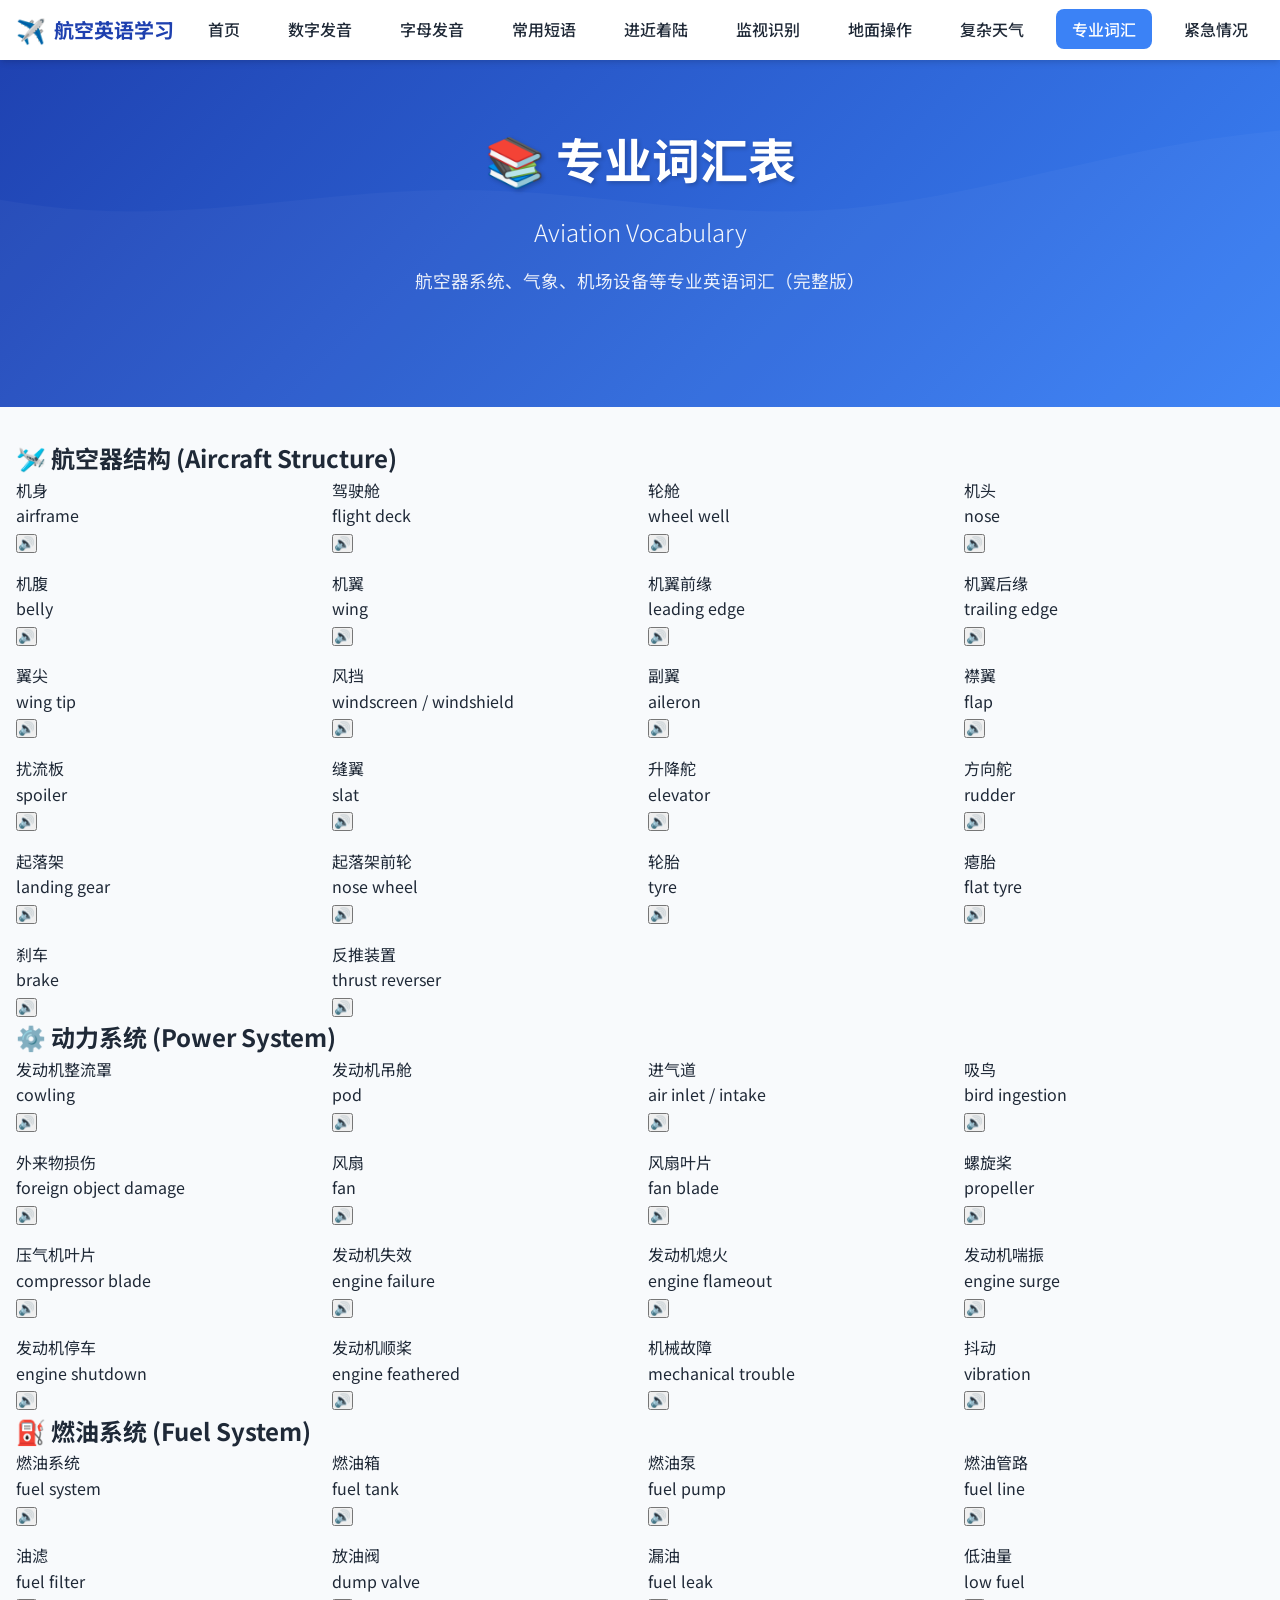
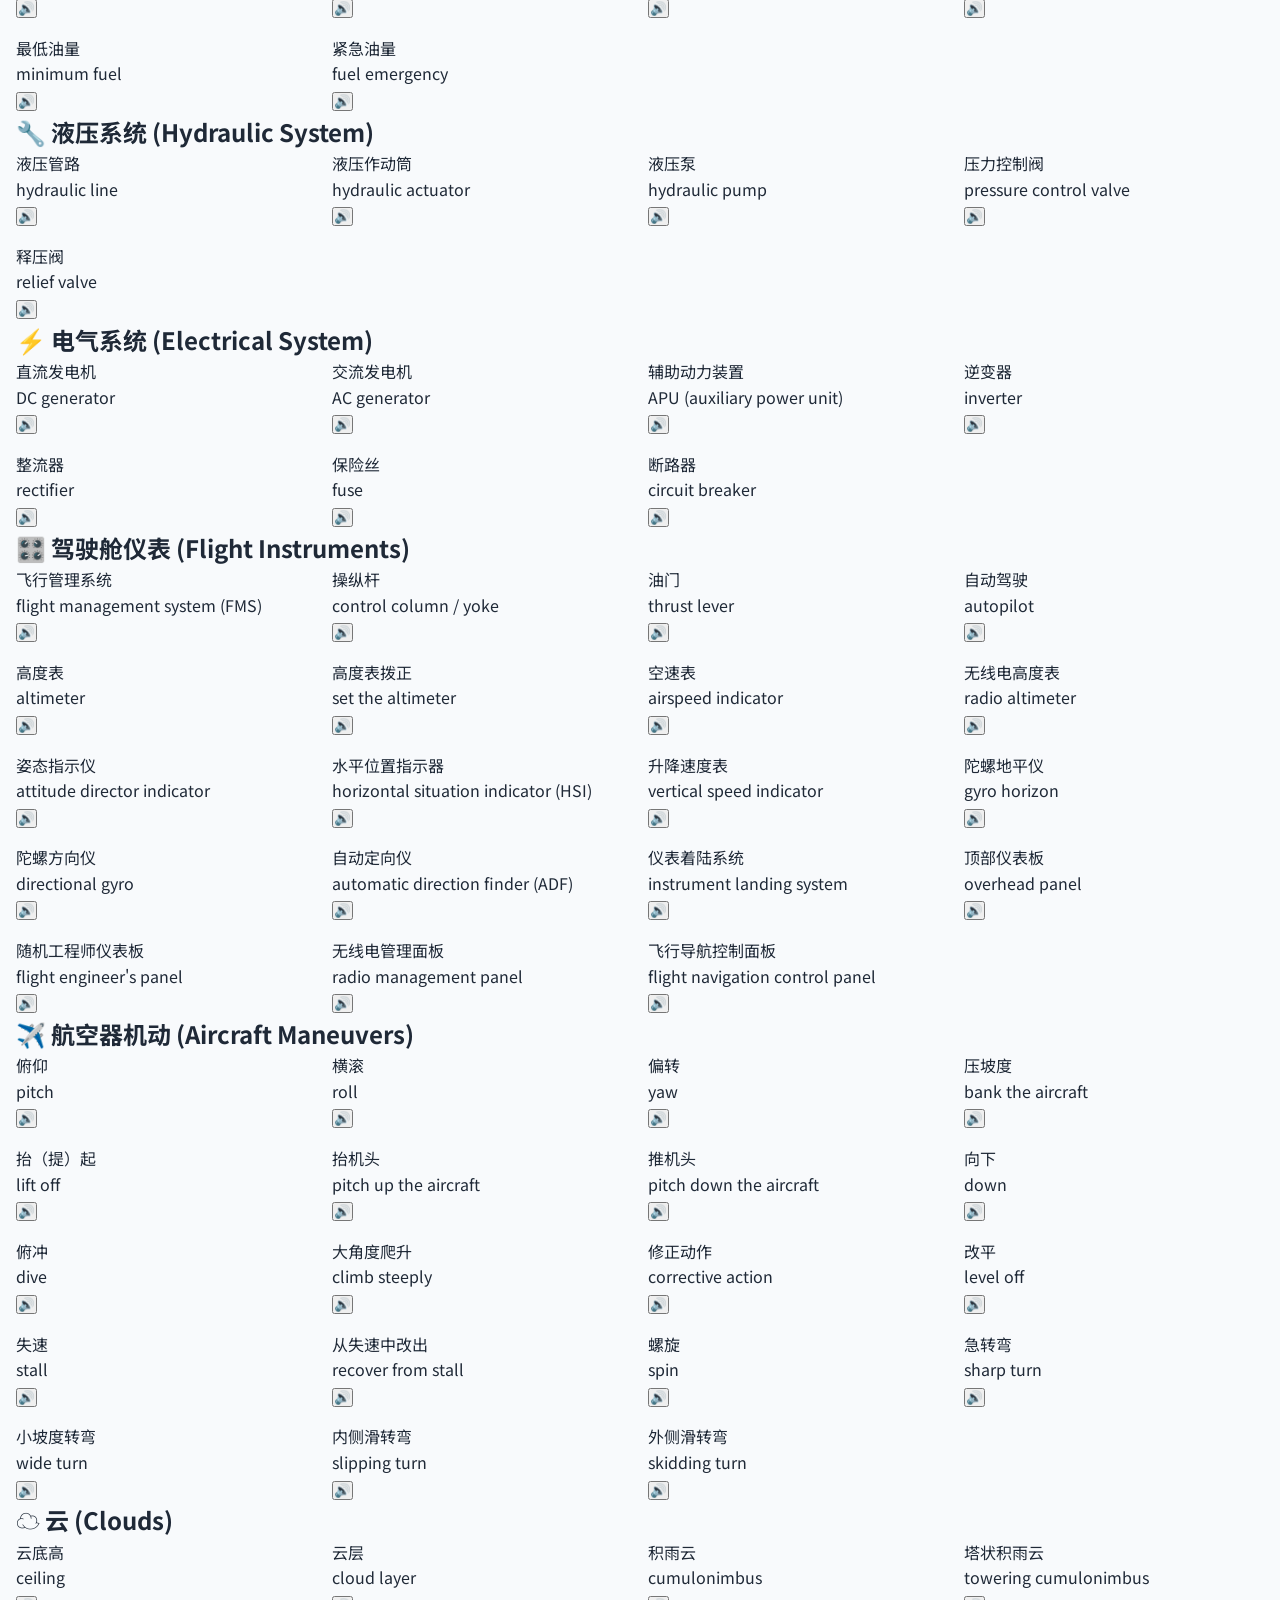
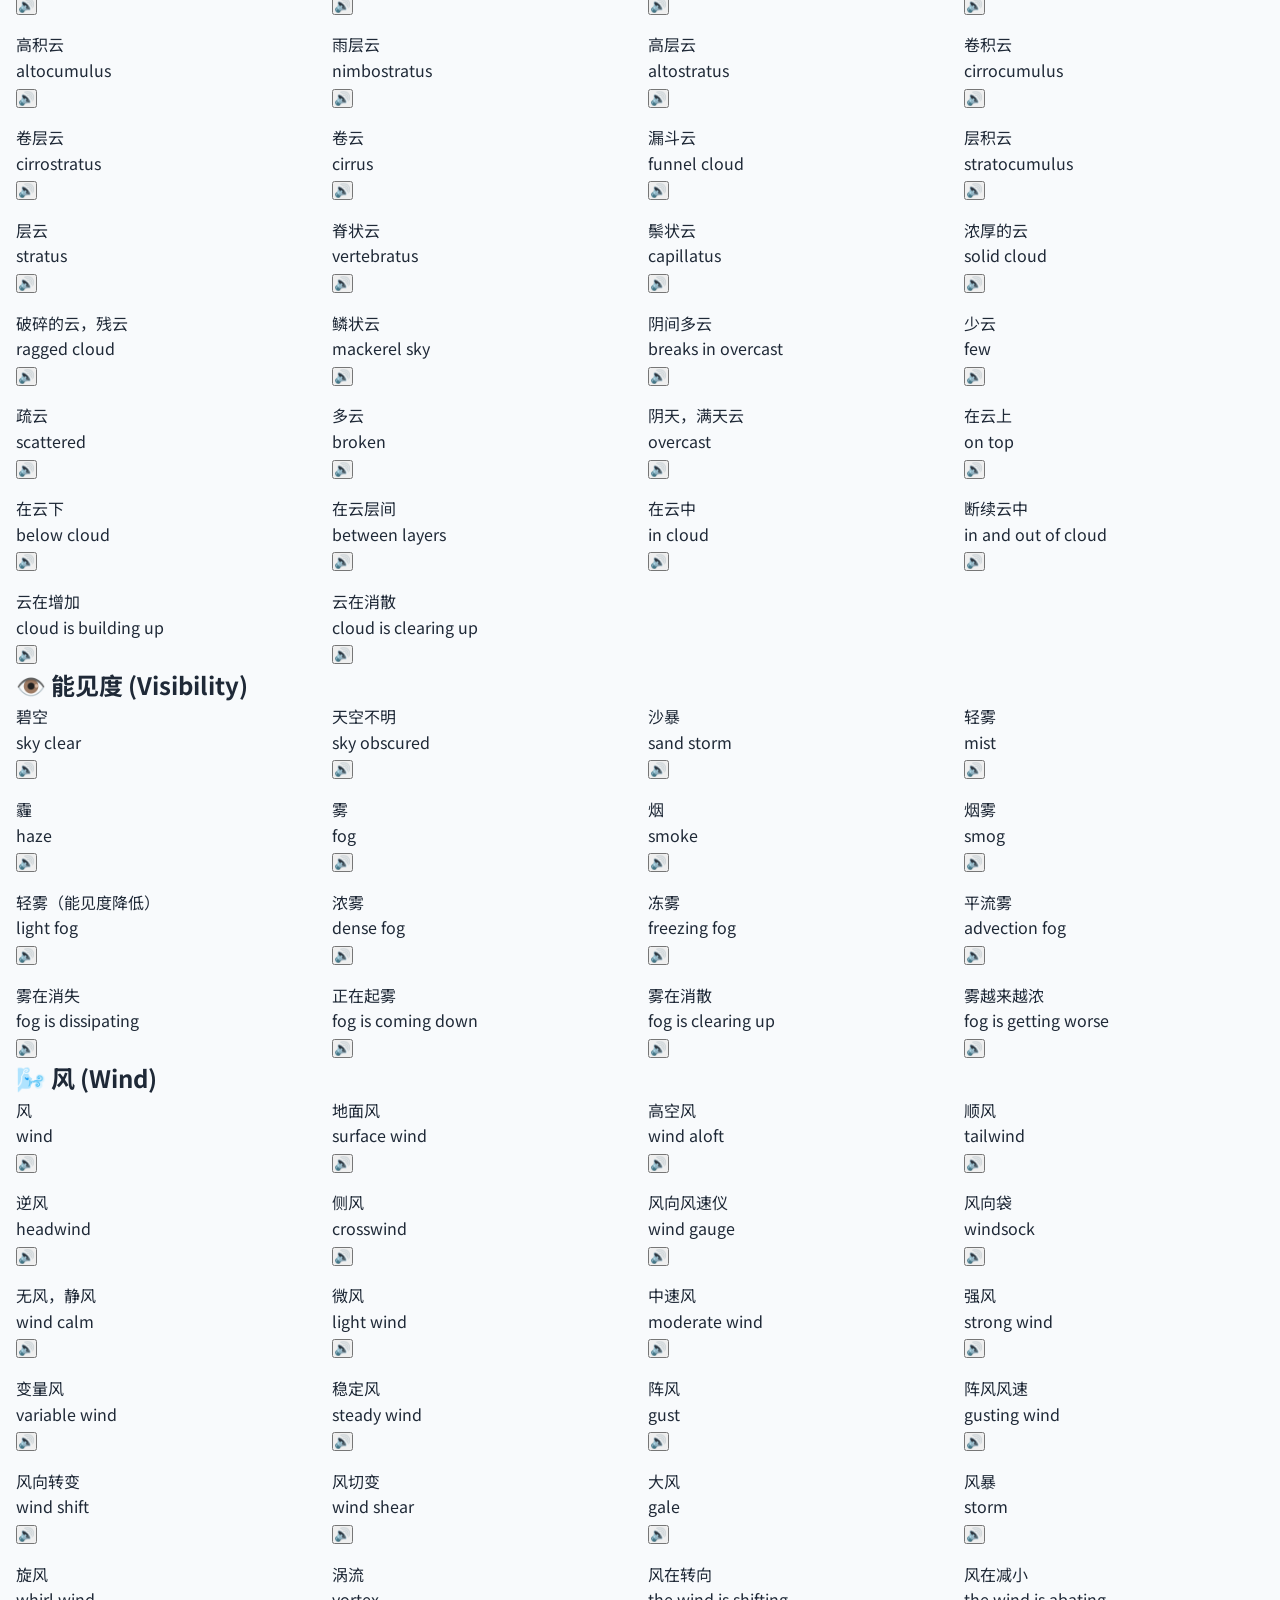
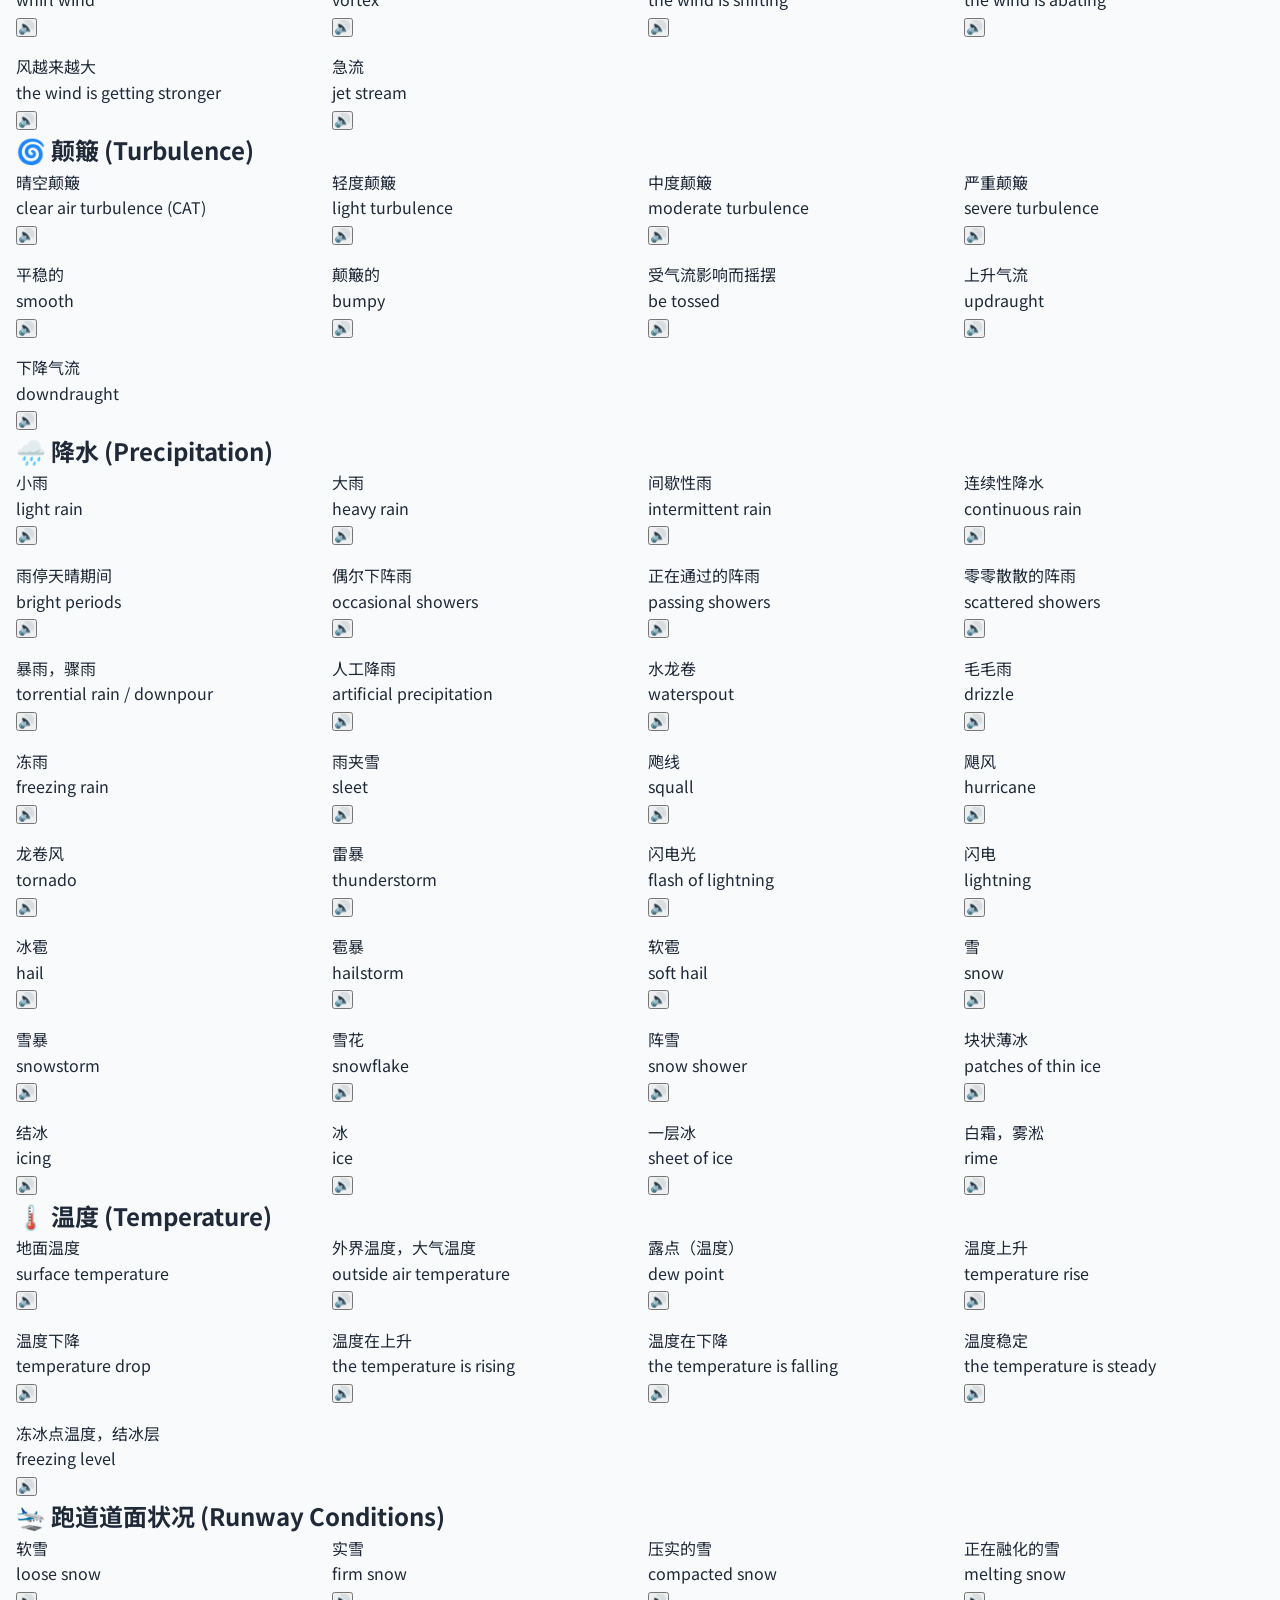
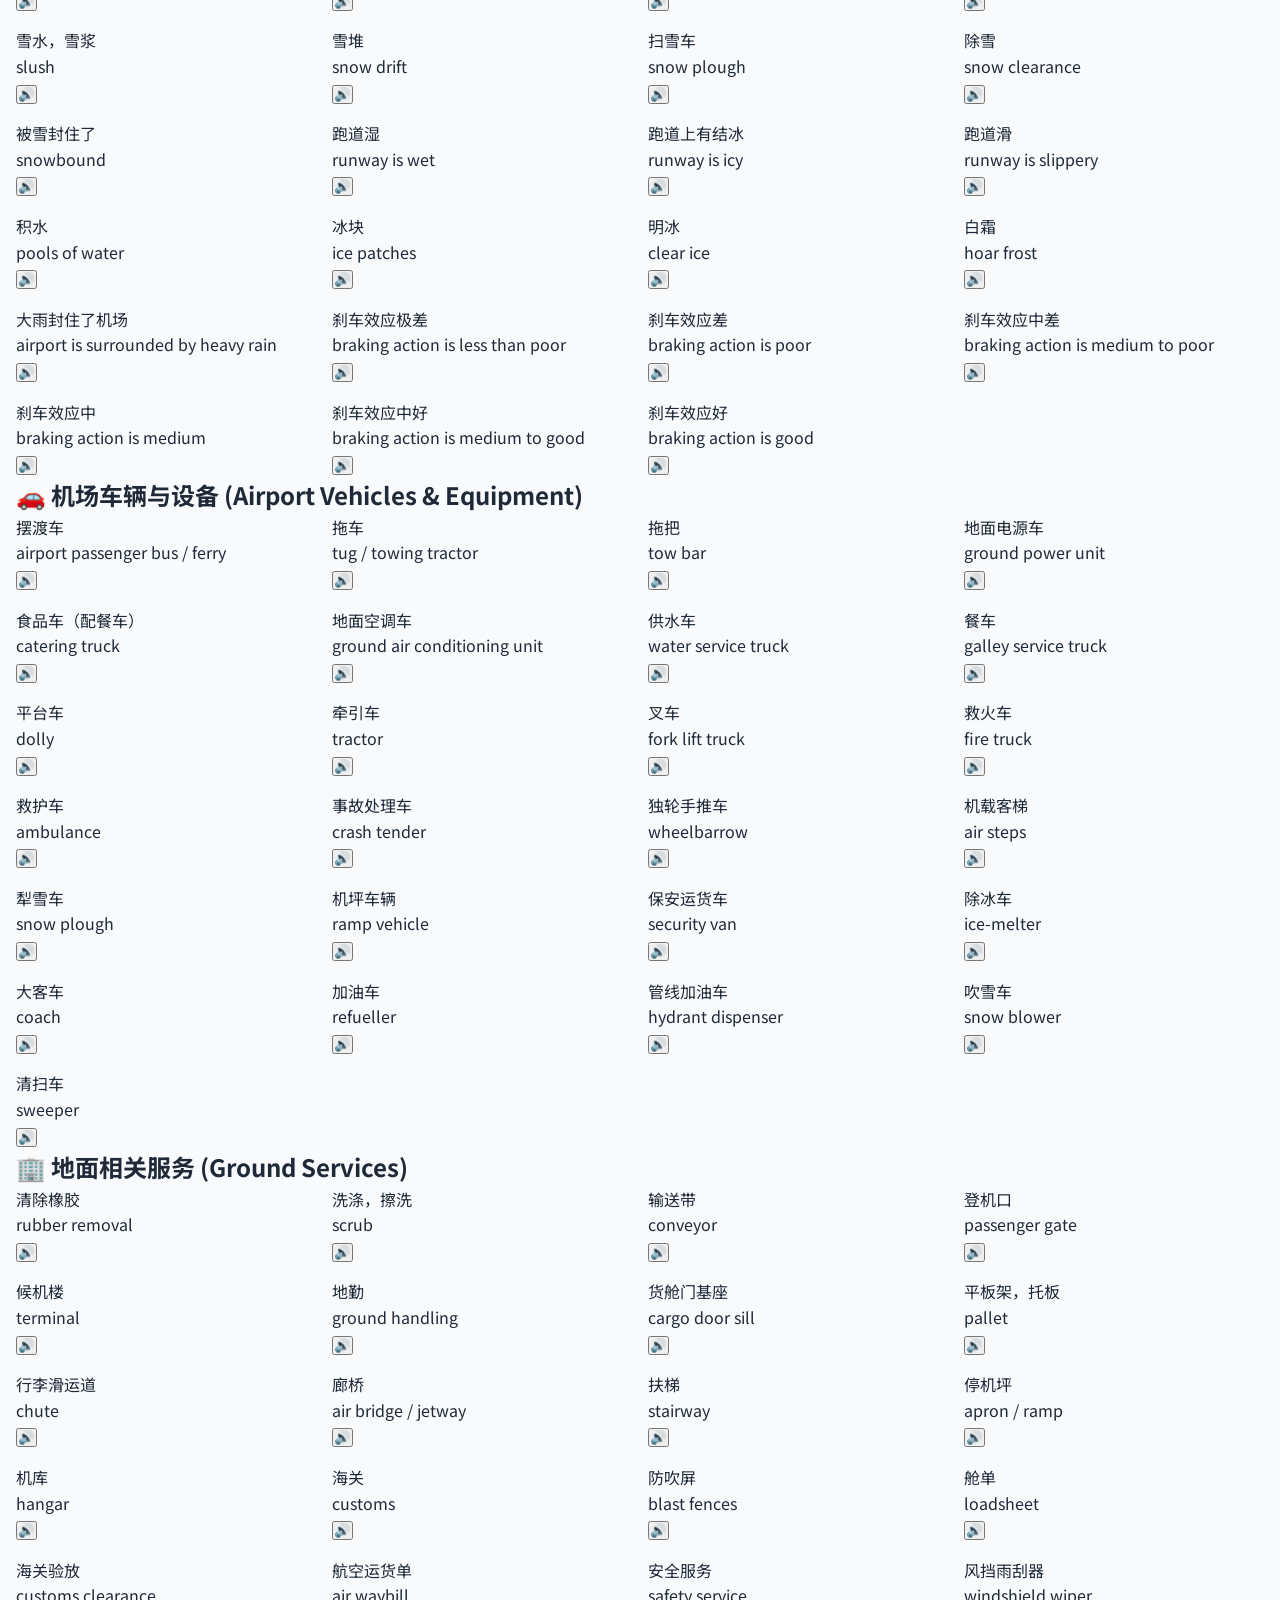
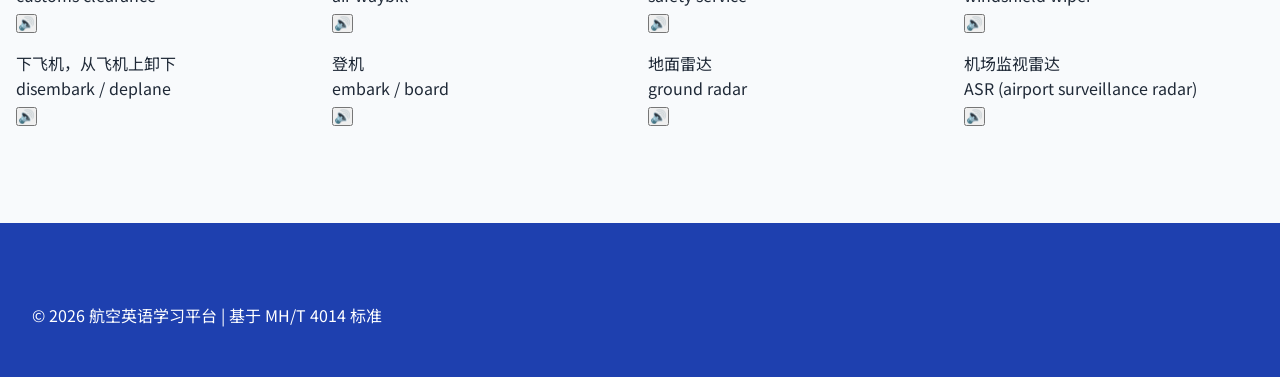
==== commit 02a24c35: "Add files via upload" ====
--- a/vocabulary.html
+++ b/vocabulary.html
@@ -40,7 +40,7 @@
         <div class="hero-content">
             <h1>📚 专业词汇表</h1>
             <p class="subtitle">Aviation Vocabulary</p>
-            <p class="description">航空器系统、气象、机场设备等专业英语词汇</p>
+            <p class="description">航空器系统、气象、机场设备等专业英语词汇（完整版）</p>
         </div>
     </header>
 
@@ -410,6 +410,11 @@
                     <button class="pronunciation-btn" onclick="speak('altimeter')">🔊</button>
                 </div>
                 <div class="vocab-card">
+                    <div class="vocab-chinese">高度表拨正</div>
+                    <div class="vocab-english">set the altimeter</div>
+                    <button class="pronunciation-btn" onclick="speak('set the altimeter')">🔊</button>
+                </div>
+                <div class="vocab-card">
                     <div class="vocab-chinese">空速表</div>
                     <div class="vocab-english">airspeed indicator</div>
                     <button class="pronunciation-btn" onclick="speak('airspeed indicator')">🔊</button>
@@ -435,6 +440,16 @@
                     <button class="pronunciation-btn" onclick="speak('vertical speed indicator')">🔊</button>
                 </div>
                 <div class="vocab-card">
+                    <div class="vocab-chinese">陀螺地平仪</div>
+                    <div class="vocab-english">gyro horizon</div>
+                    <button class="pronunciation-btn" onclick="speak('gyro horizon')">🔊</button>
+                </div>
+                <div class="vocab-card">
+                    <div class="vocab-chinese">陀螺方向仪</div>
+                    <div class="vocab-english">directional gyro</div>
+                    <button class="pronunciation-btn" onclick="speak('directional gyro')">🔊</button>
+                </div>
+                <div class="vocab-card">
                     <div class="vocab-chinese">自动定向仪</div>
                     <div class="vocab-english">automatic direction finder (ADF)</div>
                     <button class="pronunciation-btn" onclick="speak('automatic direction finder')">🔊</button>
@@ -443,6 +458,26 @@
                     <div class="vocab-chinese">仪表着陆系统</div>
                     <div class="vocab-english">instrument landing system</div>
                     <button class="pronunciation-btn" onclick="speak('instrument landing system')">🔊</button>
+                </div>
+                <div class="vocab-card">
+                    <div class="vocab-chinese">顶部仪表板</div>
+                    <div class="vocab-english">overhead panel</div>
+                    <button class="pronunciation-btn" onclick="speak('overhead panel')">🔊</button>
+                </div>
+                <div class="vocab-card">
+                    <div class="vocab-chinese">随机工程师仪表板</div>
+                    <div class="vocab-english">flight engineer's panel</div>
+                    <button class="pronunciation-btn" onclick="speak('flight engineer panel')">🔊</button>
+                </div>
+                <div class="vocab-card">
+                    <div class="vocab-chinese">无线电管理面板</div>
+                    <div class="vocab-english">radio management panel</div>
+                    <button class="pronunciation-btn" onclick="speak('radio management panel')">🔊</button>
+                </div>
+                <div class="vocab-card">
+                    <div class="vocab-chinese">飞行导航控制面板</div>
+                    <div class="vocab-english">flight navigation control panel</div>
+                    <button class="pronunciation-btn" onclick="speak('flight navigation control panel')">🔊</button>
                 </div>
             </div>
         </section>
@@ -477,11 +512,36 @@
                     <button class="pronunciation-btn" onclick="speak('lift off')">🔊</button>
                 </div>
                 <div class="vocab-card">
+                    <div class="vocab-chinese">抬机头</div>
+                    <div class="vocab-english">pitch up the aircraft</div>
+                    <button class="pronunciation-btn" onclick="speak('pitch up the aircraft')">🔊</button>
+                </div>
+                <div class="vocab-card">
+                    <div class="vocab-chinese">推机头</div>
+                    <div class="vocab-english">pitch down the aircraft</div>
+                    <button class="pronunciation-btn" onclick="speak('pitch down the aircraft')">🔊</button>
+                </div>
+                <div class="vocab-card">
+                    <div class="vocab-chinese">向下</div>
+                    <div class="vocab-english">down</div>
+                    <button class="pronunciation-btn" onclick="speak('down')">🔊</button>
+                </div>
+                <div class="vocab-card">
                     <div class="vocab-chinese">俯冲</div>
                     <div class="vocab-english">dive</div>
                     <button class="pronunciation-btn" onclick="speak('dive')">🔊</button>
                 </div>
                 <div class="vocab-card">
+                    <div class="vocab-chinese">大角度爬升</div>
+                    <div class="vocab-english">climb steeply</div>
+                    <button class="pronunciation-btn" onclick="speak('climb steeply')">🔊</button>
+                </div>
+                <div class="vocab-card">
+                    <div class="vocab-chinese">修正动作</div>
+                    <div class="vocab-english">corrective action</div>
+                    <button class="pronunciation-btn" onclick="speak('corrective action')">🔊</button>
+                </div>
+                <div class="vocab-card">
                     <div class="vocab-chinese">改平</div>
                     <div class="vocab-english">level off</div>
                     <button class="pronunciation-btn" onclick="speak('level off')">🔊</button>
@@ -500,6 +560,26 @@
                     <div class="vocab-chinese">螺旋</div>
                     <div class="vocab-english">spin</div>
                     <button class="pronunciation-btn" onclick="speak('spin')">🔊</button>
+                </div>
+                <div class="vocab-card">
+                    <div class="vocab-chinese">急转弯</div>
+                    <div class="vocab-english">sharp turn</div>
+                    <button class="pronunciation-btn" onclick="speak('sharp turn')">🔊</button>
+                </div>
+                <div class="vocab-card">
+                    <div class="vocab-chinese">小坡度转弯</div>
+                    <div class="vocab-english">wide turn</div>
+                    <button class="pronunciation-btn" onclick="speak('wide turn')">🔊</button>
+                </div>
+                <div class="vocab-card">
+                    <div class="vocab-chinese">内侧滑转弯</div>
+                    <div class="vocab-english">slipping turn</div>
+                    <button class="pronunciation-btn" onclick="speak('slipping turn')">🔊</button>
+                </div>
+                <div class="vocab-card">
+                    <div class="vocab-chinese">外侧滑转弯</div>
+                    <div class="vocab-english">skidding turn</div>
+                    <button class="pronunciation-btn" onclick="speak('skidding turn')">🔊</button>
                 </div>
             </div>
         </section>
@@ -539,6 +619,21 @@
                     <button class="pronunciation-btn" onclick="speak('nimbostratus')">🔊</button>
                 </div>
                 <div class="vocab-card">
+                    <div class="vocab-chinese">高层云</div>
+                    <div class="vocab-english">altostratus</div>
+                    <button class="pronunciation-btn" onclick="speak('altostratus')">🔊</button>
+                </div>
+                <div class="vocab-card">
+                    <div class="vocab-chinese">卷积云</div>
+                    <div class="vocab-english">cirrocumulus</div>
+                    <button class="pronunciation-btn" onclick="speak('cirrocumulus')">🔊</button>
+                </div>
+                <div class="vocab-card">
+                    <div class="vocab-chinese">卷层云</div>
+                    <div class="vocab-english">cirrostratus</div>
+                    <button class="pronunciation-btn" onclick="speak('cirrostratus')">🔊</button>
+                </div>
+                <div class="vocab-card">
                     <div class="vocab-chinese">卷云</div>
                     <div class="vocab-english">cirrus</div>
                     <button class="pronunciation-btn" onclick="speak('cirrus')">🔊</button>
@@ -549,6 +644,46 @@
                     <button class="pronunciation-btn" onclick="speak('funnel cloud')">🔊</button>
                 </div>
                 <div class="vocab-card">
+                    <div class="vocab-chinese">层积云</div>
+                    <div class="vocab-english">stratocumulus</div>
+                    <button class="pronunciation-btn" onclick="speak('stratocumulus')">🔊</button>
+                </div>
+                <div class="vocab-card">
+                    <div class="vocab-chinese">层云</div>
+                    <div class="vocab-english">stratus</div>
+                    <button class="pronunciation-btn" onclick="speak('stratus')">🔊</button>
+                </div>
+                <div class="vocab-card">
+                    <div class="vocab-chinese">脊状云</div>
+                    <div class="vocab-english">vertebratus</div>
+                    <button class="pronunciation-btn" onclick="speak('vertebratus')">🔊</button>
+                </div>
+                <div class="vocab-card">
+                    <div class="vocab-chinese">鬃状云</div>
+                    <div class="vocab-english">capillatus</div>
+                    <button class="pronunciation-btn" onclick="speak('capillatus')">🔊</button>
+                </div>
+                <div class="vocab-card">
+                    <div class="vocab-chinese">浓厚的云</div>
+                    <div class="vocab-english">solid cloud</div>
+                    <button class="pronunciation-btn" onclick="speak('solid cloud')">🔊</button>
+                </div>
+                <div class="vocab-card">
+                    <div class="vocab-chinese">破碎的云，残云</div>
+                    <div class="vocab-english">ragged cloud</div>
+                    <button class="pronunciation-btn" onclick="speak('ragged cloud')">🔊</button>
+                </div>
+                <div class="vocab-card">
+                    <div class="vocab-chinese">鳞状云</div>
+                    <div class="vocab-english">mackerel sky</div>
+                    <button class="pronunciation-btn" onclick="speak('mackerel sky')">🔊</button>
+                </div>
+                <div class="vocab-card">
+                    <div class="vocab-chinese">阴间多云</div>
+                    <div class="vocab-english">breaks in overcast</div>
+                    <button class="pronunciation-btn" onclick="speak('breaks in overcast')">🔊</button>
+                </div>
+                <div class="vocab-card">
                     <div class="vocab-chinese">少云</div>
                     <div class="vocab-english">few</div>
                     <button class="pronunciation-btn" onclick="speak('few')">🔊</button>
@@ -564,7 +699,7 @@
                     <button class="pronunciation-btn" onclick="speak('broken')">🔊</button>
                 </div>
                 <div class="vocab-card">
-                    <div class="vocab-chinese">阴天</div>
+                    <div class="vocab-chinese">阴天，满天云</div>
                     <div class="vocab-english">overcast</div>
                     <button class="pronunciation-btn" onclick="speak('overcast')">🔊</button>
                 </div>
@@ -579,9 +714,116 @@
                     <button class="pronunciation-btn" onclick="speak('below cloud')">🔊</button>
                 </div>
                 <div class="vocab-card">
+                    <div class="vocab-chinese">在云层间</div>
+                    <div class="vocab-english">between layers</div>
+                    <button class="pronunciation-btn" onclick="speak('between layers')">🔊</button>
+                </div>
+                <div class="vocab-card">
                     <div class="vocab-chinese">在云中</div>
                     <div class="vocab-english">in cloud</div>
                     <button class="pronunciation-btn" onclick="speak('in cloud')">🔊</button>
+                </div>
+                <div class="vocab-card">
+                    <div class="vocab-chinese">断续云中</div>
+                    <div class="vocab-english">in and out of cloud</div>
+                    <button class="pronunciation-btn" onclick="speak('in and out of cloud')">🔊</button>
+                </div>
+                <div class="vocab-card">
+                    <div class="vocab-chinese">云在增加</div>
+                    <div class="vocab-english">cloud is building up</div>
+                    <button class="pronunciation-btn" onclick="speak('cloud is building up')">🔊</button>
+                </div>
+                <div class="vocab-card">
+                    <div class="vocab-chinese">云在消散</div>
+                    <div class="vocab-english">cloud is clearing up</div>
+                    <button class="pronunciation-btn" onclick="speak('cloud is clearing up')">🔊</button>
+                </div>
+            </div>
+        </section>
+
+        <!-- 气象 - 能见度 -->
+        <section class="vocab-section">
+            <h2>👁️ 能见度 (Visibility)</h2>
+            <div class="vocab-grid">
+                <div class="vocab-card">
+                    <div class="vocab-chinese">碧空</div>
+                    <div class="vocab-english">sky clear</div>
+                    <button class="pronunciation-btn" onclick="speak('sky clear')">🔊</button>
+                </div>
+                <div class="vocab-card">
+                    <div class="vocab-chinese">天空不明</div>
+                    <div class="vocab-english">sky obscured</div>
+                    <button class="pronunciation-btn" onclick="speak('sky obscured')">🔊</button>
+                </div>
+                <div class="vocab-card">
+                    <div class="vocab-chinese">沙暴</div>
+                    <div class="vocab-english">sand storm</div>
+                    <button class="pronunciation-btn" onclick="speak('sand storm')">🔊</button>
+                </div>
+                <div class="vocab-card">
+                    <div class="vocab-chinese">轻雾</div>
+                    <div class="vocab-english">mist</div>
+                    <button class="pronunciation-btn" onclick="speak('mist')">🔊</button>
+                </div>
+                <div class="vocab-card">
+                    <div class="vocab-chinese">霾</div>
+                    <div class="vocab-english">haze</div>
+                    <button class="pronunciation-btn" onclick="speak('haze')">🔊</button>
+                </div>
+                <div class="vocab-card">
+                    <div class="vocab-chinese">雾</div>
+                    <div class="vocab-english">fog</div>
+                    <button class="pronunciation-btn" onclick="speak('fog')">🔊</button>
+                </div>
+                <div class="vocab-card">
+                    <div class="vocab-chinese">烟</div>
+                    <div class="vocab-english">smoke</div>
+                    <button class="pronunciation-btn" onclick="speak('smoke')">🔊</button>
+                </div>
+                <div class="vocab-card">
+                    <div class="vocab-chinese">烟雾</div>
+                    <div class="vocab-english">smog</div>
+                    <button class="pronunciation-btn" onclick="speak('smog')">🔊</button>
+                </div>
+                <div class="vocab-card">
+                    <div class="vocab-chinese">轻雾（能见度降低）</div>
+                    <div class="vocab-english">light fog</div>
+                    <button class="pronunciation-btn" onclick="speak('light fog')">🔊</button>
+                </div>
+                <div class="vocab-card">
+                    <div class="vocab-chinese">浓雾</div>
+                    <div class="vocab-english">dense fog</div>
+                    <button class="pronunciation-btn" onclick="speak('dense fog')">🔊</button>
+                </div>
+                <div class="vocab-card">
+                    <div class="vocab-chinese">冻雾</div>
+                    <div class="vocab-english">freezing fog</div>
+                    <button class="pronunciation-btn" onclick="speak('freezing fog')">🔊</button>
+                </div>
+                <div class="vocab-card">
+                    <div class="vocab-chinese">平流雾</div>
+                    <div class="vocab-english">advection fog</div>
+                    <button class="pronunciation-btn" onclick="speak('advection fog')">🔊</button>
+                </div>
+                <div class="vocab-card">
+                    <div class="vocab-chinese">雾在消失</div>
+                    <div class="vocab-english">fog is dissipating</div>
+                    <button class="pronunciation-btn" onclick="speak('fog is dissipating')">🔊</button>
+                </div>
+                <div class="vocab-card">
+                    <div class="vocab-chinese">正在起雾</div>
+                    <div class="vocab-english">fog is coming down</div>
+                    <button class="pronunciation-btn" onclick="speak('fog is coming down')">🔊</button>
+                </div>
+                <div class="vocab-card">
+                    <div class="vocab-chinese">雾在消散</div>
+                    <div class="vocab-english">fog is clearing up</div>
+                    <button class="pronunciation-btn" onclick="speak('fog is clearing up')">🔊</button>
+                </div>
+                <div class="vocab-card">
+                    <div class="vocab-chinese">雾越来越浓</div>
+                    <div class="vocab-english">fog is getting worse</div>
+                    <button class="pronunciation-btn" onclick="speak('fog is getting worse')">🔊</button>
                 </div>
             </div>
         </section>
@@ -591,14 +833,74 @@
             <h2>🌬️ 风 (Wind)</h2>
             <div class="vocab-grid">
                 <div class="vocab-card">
-                    <div class="vocab-chinese">风向</div>
-                    <div class="vocab-english">wind direction</div>
-                    <button class="pronunciation-btn" onclick="speak('wind direction')">🔊</button>
-                </div>
-                <div class="vocab-card">
-                    <div class="vocab-chinese">风速</div>
-                    <div class="vocab-english">wind speed</div>
-                    <button class="pronunciation-btn" onclick="speak('wind speed')">🔊</button>
+                    <div class="vocab-chinese">风</div>
+                    <div class="vocab-english">wind</div>
+                    <button class="pronunciation-btn" onclick="speak('wind')">🔊</button>
+                </div>
+                <div class="vocab-card">
+                    <div class="vocab-chinese">地面风</div>
+                    <div class="vocab-english">surface wind</div>
+                    <button class="pronunciation-btn" onclick="speak('surface wind')">🔊</button>
+                </div>
+                <div class="vocab-card">
+                    <div class="vocab-chinese">高空风</div>
+                    <div class="vocab-english">wind aloft</div>
+                    <button class="pronunciation-btn" onclick="speak('wind aloft')">🔊</button>
+                </div>
+                <div class="vocab-card">
+                    <div class="vocab-chinese">顺风</div>
+                    <div class="vocab-english">tailwind</div>
+                    <button class="pronunciation-btn" onclick="speak('tailwind')">🔊</button>
+                </div>
+                <div class="vocab-card">
+                    <div class="vocab-chinese">逆风</div>
+                    <div class="vocab-english">headwind</div>
+                    <button class="pronunciation-btn" onclick="speak('headwind')">🔊</button>
+                </div>
+                <div class="vocab-card">
+                    <div class="vocab-chinese">侧风</div>
+                    <div class="vocab-english">crosswind</div>
+                    <button class="pronunciation-btn" onclick="speak('crosswind')">🔊</button>
+                </div>
+                <div class="vocab-card">
+                    <div class="vocab-chinese">风向风速仪</div>
+                    <div class="vocab-english">wind gauge</div>
+                    <button class="pronunciation-btn" onclick="speak('wind gauge')">🔊</button>
+                </div>
+                <div class="vocab-card">
+                    <div class="vocab-chinese">风向袋</div>
+                    <div class="vocab-english">windsock</div>
+                    <button class="pronunciation-btn" onclick="speak('windsock')">🔊</button>
+                </div>
+                <div class="vocab-card">
+                    <div class="vocab-chinese">无风，静风</div>
+                    <div class="vocab-english">wind calm</div>
+                    <button class="pronunciation-btn" onclick="speak('wind calm')">🔊</button>
+                </div>
+                <div class="vocab-card">
+                    <div class="vocab-chinese">微风</div>
+                    <div class="vocab-english">light wind</div>
+                    <button class="pronunciation-btn" onclick="speak('light wind')">🔊</button>
+                </div>
+                <div class="vocab-card">
+                    <div class="vocab-chinese">中速风</div>
+                    <div class="vocab-english">moderate wind</div>
+                    <button class="pronunciation-btn" onclick="speak('moderate wind')">🔊</button>
+                </div>
+                <div class="vocab-card">
+                    <div class="vocab-chinese">强风</div>
+                    <div class="vocab-english">strong wind</div>
+                    <button class="pronunciation-btn" onclick="speak('strong wind')">🔊</button>
+                </div>
+                <div class="vocab-card">
+                    <div class="vocab-chinese">变量风</div>
+                    <div class="vocab-english">variable wind</div>
+                    <button class="pronunciation-btn" onclick="speak('variable wind')">🔊</button>
+                </div>
+                <div class="vocab-card">
+                    <div class="vocab-chinese">稳定风</div>
+                    <div class="vocab-english">steady wind</div>
+                    <button class="pronunciation-btn" onclick="speak('steady wind')">🔊</button>
                 </div>
                 <div class="vocab-card">
                     <div class="vocab-chinese">阵风</div>
@@ -611,24 +913,9 @@
                     <button class="pronunciation-btn" onclick="speak('gusting wind')">🔊</button>
                 </div>
                 <div class="vocab-card">
-                    <div class="vocab-chinese">变量风</div>
-                    <div class="vocab-english">variable wind</div>
-                    <button class="pronunciation-btn" onclick="speak('variable wind')">🔊</button>
-                </div>
-                <div class="vocab-card">
-                    <div class="vocab-chinese">顺风</div>
-                    <div class="vocab-english">tailwind</div>
-                    <button class="pronunciation-btn" onclick="speak('tailwind')">🔊</button>
-                </div>
-                <div class="vocab-card">
-                    <div class="vocab-chinese">逆风</div>
-                    <div class="vocab-english">headwind</div>
-                    <button class="pronunciation-btn" onclick="speak('headwind')">🔊</button>
-                </div>
-                <div class="vocab-card">
-                    <div class="vocab-chinese">侧风</div>
-                    <div class="vocab-english">crosswind</div>
-                    <button class="pronunciation-btn" onclick="speak('crosswind')">🔊</button>
+                    <div class="vocab-chinese">风向转变</div>
+                    <div class="vocab-english">wind shift</div>
+                    <button class="pronunciation-btn" onclick="speak('wind shift')">🔊</button>
                 </div>
                 <div class="vocab-card">
                     <div class="vocab-chinese">风切变</div>
@@ -636,9 +923,96 @@
                     <button class="pronunciation-btn" onclick="speak('wind shear')">🔊</button>
                 </div>
                 <div class="vocab-card">
+                    <div class="vocab-chinese">大风</div>
+                    <div class="vocab-english">gale</div>
+                    <button class="pronunciation-btn" onclick="speak('gale')">🔊</button>
+                </div>
+                <div class="vocab-card">
+                    <div class="vocab-chinese">风暴</div>
+                    <div class="vocab-english">storm</div>
+                    <button class="pronunciation-btn" onclick="speak('storm')">🔊</button>
+                </div>
+                <div class="vocab-card">
+                    <div class="vocab-chinese">旋风</div>
+                    <div class="vocab-english">whirl wind</div>
+                    <button class="pronunciation-btn" onclick="speak('whirl wind')">🔊</button>
+                </div>
+                <div class="vocab-card">
+                    <div class="vocab-chinese">涡流</div>
+                    <div class="vocab-english">vortex</div>
+                    <button class="pronunciation-btn" onclick="speak('vortex')">🔊</button>
+                </div>
+                <div class="vocab-card">
+                    <div class="vocab-chinese">风在转向</div>
+                    <div class="vocab-english">the wind is shifting</div>
+                    <button class="pronunciation-btn" onclick="speak('the wind is shifting')">🔊</button>
+                </div>
+                <div class="vocab-card">
+                    <div class="vocab-chinese">风在减小</div>
+                    <div class="vocab-english">the wind is abating</div>
+                    <button class="pronunciation-btn" onclick="speak('the wind is abating')">🔊</button>
+                </div>
+                <div class="vocab-card">
+                    <div class="vocab-chinese">风越来越大</div>
+                    <div class="vocab-english">the wind is getting stronger</div>
+                    <button class="pronunciation-btn" onclick="speak('the wind is getting stronger')">🔊</button>
+                </div>
+                <div class="vocab-card">
                     <div class="vocab-chinese">急流</div>
                     <div class="vocab-english">jet stream</div>
                     <button class="pronunciation-btn" onclick="speak('jet stream')">🔊</button>
+                </div>
+            </div>
+        </section>
+
+        <!-- 气象 - 颠簸 -->
+        <section class="vocab-section">
+            <h2>🌀 颠簸 (Turbulence)</h2>
+            <div class="vocab-grid">
+                <div class="vocab-card">
+                    <div class="vocab-chinese">晴空颠簸</div>
+                    <div class="vocab-english">clear air turbulence (CAT)</div>
+                    <button class="pronunciation-btn" onclick="speak('clear air turbulence')">🔊</button>
+                </div>
+                <div class="vocab-card">
+                    <div class="vocab-chinese">轻度颠簸</div>
+                    <div class="vocab-english">light turbulence</div>
+                    <button class="pronunciation-btn" onclick="speak('light turbulence')">🔊</button>
+                </div>
+                <div class="vocab-card">
+                    <div class="vocab-chinese">中度颠簸</div>
+                    <div class="vocab-english">moderate turbulence</div>
+                    <button class="pronunciation-btn" onclick="speak('moderate turbulence')">🔊</button>
+                </div>
+                <div class="vocab-card">
+                    <div class="vocab-chinese">严重颠簸</div>
+                    <div class="vocab-english">severe turbulence</div>
+                    <button class="pronunciation-btn" onclick="speak('severe turbulence')">🔊</button>
+                </div>
+                <div class="vocab-card">
+                    <div class="vocab-chinese">平稳的</div>
+                    <div class="vocab-english">smooth</div>
+                    <button class="pronunciation-btn" onclick="speak('smooth')">🔊</button>
+                </div>
+                <div class="vocab-card">
+                    <div class="vocab-chinese">颠簸的</div>
+                    <div class="vocab-english">bumpy</div>
+                    <button class="pronunciation-btn" onclick="speak('bumpy')">🔊</button>
+                </div>
+                <div class="vocab-card">
+                    <div class="vocab-chinese">受气流影响而摇摆</div>
+                    <div class="vocab-english">be tossed</div>
+                    <button class="pronunciation-btn" onclick="speak('be tossed')">🔊</button>
+                </div>
+                <div class="vocab-card">
+                    <div class="vocab-chinese">上升气流</div>
+                    <div class="vocab-english">updraught</div>
+                    <button class="pronunciation-btn" onclick="speak('updraught')">🔊</button>
+                </div>
+                <div class="vocab-card">
+                    <div class="vocab-chinese">下降气流</div>
+                    <div class="vocab-english">downdraught</div>
+                    <button class="pronunciation-btn" onclick="speak('downdraught')">🔊</button>
                 </div>
             </div>
         </section>
@@ -648,9 +1022,59 @@
             <h2>🌧️ 降水 (Precipitation)</h2>
             <div class="vocab-grid">
                 <div class="vocab-card">
-                    <div class="vocab-chinese">雨</div>
-                    <div class="vocab-english">rain</div>
-                    <button class="pronunciation-btn" onclick="speak('rain')">🔊</button>
+                    <div class="vocab-chinese">小雨</div>
+                    <div class="vocab-english">light rain</div>
+                    <button class="pronunciation-btn" onclick="speak('light rain')">🔊</button>
+                </div>
+                <div class="vocab-card">
+                    <div class="vocab-chinese">大雨</div>
+                    <div class="vocab-english">heavy rain</div>
+                    <button class="pronunciation-btn" onclick="speak('heavy rain')">🔊</button>
+                </div>
+                <div class="vocab-card">
+                    <div class="vocab-chinese">间歇性雨</div>
+                    <div class="vocab-english">intermittent rain</div>
+                    <button class="pronunciation-btn" onclick="speak('intermittent rain')">🔊</button>
+                </div>
+                <div class="vocab-card">
+                    <div class="vocab-chinese">连续性降水</div>
+                    <div class="vocab-english">continuous rain</div>
+                    <button class="pronunciation-btn" onclick="speak('continuous rain')">🔊</button>
+                </div>
+                <div class="vocab-card">
+                    <div class="vocab-chinese">雨停天晴期间</div>
+                    <div class="vocab-english">bright periods</div>
+                    <button class="pronunciation-btn" onclick="speak('bright periods')">🔊</button>
+                </div>
+                <div class="vocab-card">
+                    <div class="vocab-chinese">偶尔下阵雨</div>
+                    <div class="vocab-english">occasional showers</div>
+                    <button class="pronunciation-btn" onclick="speak('occasional showers')">🔊</button>
+                </div>
+                <div class="vocab-card">
+                    <div class="vocab-chinese">正在通过的阵雨</div>
+                    <div class="vocab-english">passing showers</div>
+                    <button class="pronunciation-btn" onclick="speak('passing showers')">🔊</button>
+                </div>
+                <div class="vocab-card">
+                    <div class="vocab-chinese">零零散散的阵雨</div>
+                    <div class="vocab-english">scattered showers</div>
+                    <button class="pronunciation-btn" onclick="speak('scattered showers')">🔊</button>
+                </div>
+                <div class="vocab-card">
+                    <div class="vocab-chinese">暴雨，骤雨</div>
+                    <div class="vocab-english">torrential rain / downpour</div>
+                    <button class="pronunciation-btn" onclick="speak('torrential rain')">🔊</button>
+                </div>
+                <div class="vocab-card">
+                    <div class="vocab-chinese">人工降雨</div>
+                    <div class="vocab-english">artificial precipitation</div>
+                    <button class="pronunciation-btn" onclick="speak('artificial precipitation')">🔊</button>
+                </div>
+                <div class="vocab-card">
+                    <div class="vocab-chinese">水龙卷</div>
+                    <div class="vocab-english">waterspout</div>
+                    <button class="pronunciation-btn" onclick="speak('waterspout')">🔊</button>
                 </div>
                 <div class="vocab-card">
                     <div class="vocab-chinese">毛毛雨</div>
@@ -658,39 +1082,278 @@
                     <button class="pronunciation-btn" onclick="speak('drizzle')">🔊</button>
                 </div>
                 <div class="vocab-card">
+                    <div class="vocab-chinese">冻雨</div>
+                    <div class="vocab-english">freezing rain</div>
+                    <button class="pronunciation-btn" onclick="speak('freezing rain')">🔊</button>
+                </div>
+                <div class="vocab-card">
+                    <div class="vocab-chinese">雨夹雪</div>
+                    <div class="vocab-english">sleet</div>
+                    <button class="pronunciation-btn" onclick="speak('sleet')">🔊</button>
+                </div>
+                <div class="vocab-card">
+                    <div class="vocab-chinese">飑线</div>
+                    <div class="vocab-english">squall</div>
+                    <button class="pronunciation-btn" onclick="speak('squall')">🔊</button>
+                </div>
+                <div class="vocab-card">
+                    <div class="vocab-chinese">飓风</div>
+                    <div class="vocab-english">hurricane</div>
+                    <button class="pronunciation-btn" onclick="speak('hurricane')">🔊</button>
+                </div>
+                <div class="vocab-card">
+                    <div class="vocab-chinese">龙卷风</div>
+                    <div class="vocab-english">tornado</div>
+                    <button class="pronunciation-btn" onclick="speak('tornado')">🔊</button>
+                </div>
+                <div class="vocab-card">
+                    <div class="vocab-chinese">雷暴</div>
+                    <div class="vocab-english">thunderstorm</div>
+                    <button class="pronunciation-btn" onclick="speak('thunderstorm')">🔊</button>
+                </div>
+                <div class="vocab-card">
+                    <div class="vocab-chinese">闪电光</div>
+                    <div class="vocab-english">flash of lightning</div>
+                    <button class="pronunciation-btn" onclick="speak('flash of lightning')">🔊</button>
+                </div>
+                <div class="vocab-card">
+                    <div class="vocab-chinese">闪电</div>
+                    <div class="vocab-english">lightning</div>
+                    <button class="pronunciation-btn" onclick="speak('lightning')">🔊</button>
+                </div>
+                <div class="vocab-card">
+                    <div class="vocab-chinese">冰雹</div>
+                    <div class="vocab-english">hail</div>
+                    <button class="pronunciation-btn" onclick="speak('hail')">🔊</button>
+                </div>
+                <div class="vocab-card">
+                    <div class="vocab-chinese">雹暴</div>
+                    <div class="vocab-english">hailstorm</div>
+                    <button class="pronunciation-btn" onclick="speak('hailstorm')">🔊</button>
+                </div>
+                <div class="vocab-card">
+                    <div class="vocab-chinese">软雹</div>
+                    <div class="vocab-english">soft hail</div>
+                    <button class="pronunciation-btn" onclick="speak('soft hail')">🔊</button>
+                </div>
+                <div class="vocab-card">
                     <div class="vocab-chinese">雪</div>
                     <div class="vocab-english">snow</div>
                     <button class="pronunciation-btn" onclick="speak('snow')">🔊</button>
                 </div>
                 <div class="vocab-card">
-                    <div class="vocab-chinese">雨夹雪</div>
-                    <div class="vocab-english">sleet</div>
-                    <button class="pronunciation-btn" onclick="speak('sleet')">🔊</button>
-                </div>
-                <div class="vocab-card">
-                    <div class="vocab-chinese">冰雹</div>
-                    <div class="vocab-english">hail</div>
-                    <button class="pronunciation-btn" onclick="speak('hail')">🔊</button>
-                </div>
-                <div class="vocab-card">
-                    <div class="vocab-chinese">冻雨</div>
-                    <div class="vocab-english">freezing rain</div>
-                    <button class="pronunciation-btn" onclick="speak('freezing rain')">🔊</button>
-                </div>
-                <div class="vocab-card">
-                    <div class="vocab-chinese">雾</div>
-                    <div class="vocab-english">fog</div>
-                    <button class="pronunciation-btn" onclick="speak('fog')">🔊</button>
-                </div>
-                <div class="vocab-card">
-                    <div class="vocab-chinese">薄雾</div>
-                    <div class="vocab-english">mist</div>
-                    <button class="pronunciation-btn" onclick="speak('mist')">🔊</button>
-                </div>
-                <div class="vocab-card">
-                    <div class="vocab-chinese">霾</div>
-                    <div class="vocab-english">haze</div>
-                    <button class="pronunciation-btn" onclick="speak('haze')">🔊</button>
+                    <div class="vocab-chinese">雪暴</div>
+                    <div class="vocab-english">snowstorm</div>
+                    <button class="pronunciation-btn" onclick="speak('snowstorm')">🔊</button>
+                </div>
+                <div class="vocab-card">
+                    <div class="vocab-chinese">雪花</div>
+                    <div class="vocab-english">snowflake</div>
+                    <button class="pronunciation-btn" onclick="speak('snowflake')">🔊</button>
+                </div>
+                <div class="vocab-card">
+                    <div class="vocab-chinese">阵雪</div>
+                    <div class="vocab-english">snow shower</div>
+                    <button class="pronunciation-btn" onclick="speak('snow shower')">🔊</button>
+                </div>
+                <div class="vocab-card">
+                    <div class="vocab-chinese">块状薄冰</div>
+                    <div class="vocab-english">patches of thin ice</div>
+                    <button class="pronunciation-btn" onclick="speak('patches of thin ice')">🔊</button>
+                </div>
+                <div class="vocab-card">
+                    <div class="vocab-chinese">结冰</div>
+                    <div class="vocab-english">icing</div>
+                    <button class="pronunciation-btn" onclick="speak('icing')">🔊</button>
+                </div>
+                <div class="vocab-card">
+                    <div class="vocab-chinese">冰</div>
+                    <div class="vocab-english">ice</div>
+                    <button class="pronunciation-btn" onclick="speak('ice')">🔊</button>
+                </div>
+                <div class="vocab-card">
+                    <div class="vocab-chinese">一层冰</div>
+                    <div class="vocab-english">sheet of ice</div>
+                    <button class="pronunciation-btn" onclick="speak('sheet of ice')">🔊</button>
+                </div>
+                <div class="vocab-card">
+                    <div class="vocab-chinese">白霜，雾淞</div>
+                    <div class="vocab-english">rime</div>
+                    <button class="pronunciation-btn" onclick="speak('rime')">🔊</button>
+                </div>
+            </div>
+        </section>
+
+        <!-- 气象 - 温度 -->
+        <section class="vocab-section">
+            <h2>🌡️ 温度 (Temperature)</h2>
+            <div class="vocab-grid">
+                <div class="vocab-card">
+                    <div class="vocab-chinese">地面温度</div>
+                    <div class="vocab-english">surface temperature</div>
+                    <button class="pronunciation-btn" onclick="speak('surface temperature')">🔊</button>
+                </div>
+                <div class="vocab-card">
+                    <div class="vocab-chinese">外界温度，大气温度</div>
+                    <div class="vocab-english">outside air temperature</div>
+                    <button class="pronunciation-btn" onclick="speak('outside air temperature')">🔊</button>
+                </div>
+                <div class="vocab-card">
+                    <div class="vocab-chinese">露点（温度）</div>
+                    <div class="vocab-english">dew point</div>
+                    <button class="pronunciation-btn" onclick="speak('dew point')">🔊</button>
+                </div>
+                <div class="vocab-card">
+                    <div class="vocab-chinese">温度上升</div>
+                    <div class="vocab-english">temperature rise</div>
+                    <button class="pronunciation-btn" onclick="speak('temperature rise')">🔊</button>
+                </div>
+                <div class="vocab-card">
+                    <div class="vocab-chinese">温度下降</div>
+                    <div class="vocab-english">temperature drop</div>
+                    <button class="pronunciation-btn" onclick="speak('temperature drop')">🔊</button>
+                </div>
+                <div class="vocab-card">
+                    <div class="vocab-chinese">温度在上升</div>
+                    <div class="vocab-english">the temperature is rising</div>
+                    <button class="pronunciation-btn" onclick="speak('the temperature is rising')">🔊</button>
+                </div>
+                <div class="vocab-card">
+                    <div class="vocab-chinese">温度在下降</div>
+                    <div class="vocab-english">the temperature is falling</div>
+                    <button class="pronunciation-btn" onclick="speak('the temperature is falling')">🔊</button>
+                </div>
+                <div class="vocab-card">
+                    <div class="vocab-chinese">温度稳定</div>
+                    <div class="vocab-english">the temperature is steady</div>
+                    <button class="pronunciation-btn" onclick="speak('the temperature is steady')">🔊</button>
+                </div>
+                <div class="vocab-card">
+                    <div class="vocab-chinese">冻冰点温度，结冰层</div>
+                    <div class="vocab-english">freezing level</div>
+                    <button class="pronunciation-btn" onclick="speak('freezing level')">🔊</button>
+                </div>
+            </div>
+        </section>
+
+        <!-- 跑道道面状况 -->
+        <section class="vocab-section">
+            <h2>🛬 跑道道面状况 (Runway Conditions)</h2>
+            <div class="vocab-grid">
+                <div class="vocab-card">
+                    <div class="vocab-chinese">软雪</div>
+                    <div class="vocab-english">loose snow</div>
+                    <button class="pronunciation-btn" onclick="speak('loose snow')">🔊</button>
+                </div>
+                <div class="vocab-card">
+                    <div class="vocab-chinese">实雪</div>
+                    <div class="vocab-english">firm snow</div>
+                    <button class="pronunciation-btn" onclick="speak('firm snow')">🔊</button>
+                </div>
+                <div class="vocab-card">
+                    <div class="vocab-chinese">压实的雪</div>
+                    <div class="vocab-english">compacted snow</div>
+                    <button class="pronunciation-btn" onclick="speak('compacted snow')">🔊</button>
+                </div>
+                <div class="vocab-card">
+                    <div class="vocab-chinese">正在融化的雪</div>
+                    <div class="vocab-english">melting snow</div>
+                    <button class="pronunciation-btn" onclick="speak('melting snow')">🔊</button>
+                </div>
+                <div class="vocab-card">
+                    <div class="vocab-chinese">雪水，雪浆</div>
+                    <div class="vocab-english">slush</div>
+                    <button class="pronunciation-btn" onclick="speak('slush')">🔊</button>
+                </div>
+                <div class="vocab-card">
+                    <div class="vocab-chinese">雪堆</div>
+                    <div class="vocab-english">snow drift</div>
+                    <button class="pronunciation-btn" onclick="speak('snow drift')">🔊</button>
+                </div>
+                <div class="vocab-card">
+                    <div class="vocab-chinese">扫雪车</div>
+                    <div class="vocab-english">snow plough</div>
+                    <button class="pronunciation-btn" onclick="speak('snow plough')">🔊</button>
+                </div>
+                <div class="vocab-card">
+                    <div class="vocab-chinese">除雪</div>
+                    <div class="vocab-english">snow clearance</div>
+                    <button class="pronunciation-btn" onclick="speak('snow clearance')">🔊</button>
+                </div>
+                <div class="vocab-card">
+                    <div class="vocab-chinese">被雪封住了</div>
+                    <div class="vocab-english">snowbound</div>
+                    <button class="pronunciation-btn" onclick="speak('snowbound')">🔊</button>
+                </div>
+                <div class="vocab-card">
+                    <div class="vocab-chinese">跑道湿</div>
+                    <div class="vocab-english">runway is wet</div>
+                    <button class="pronunciation-btn" onclick="speak('runway is wet')">🔊</button>
+                </div>
+                <div class="vocab-card">
+                    <div class="vocab-chinese">跑道上有结冰</div>
+                    <div class="vocab-english">runway is icy</div>
+                    <button class="pronunciation-btn" onclick="speak('runway is icy')">🔊</button>
+                </div>
+                <div class="vocab-card">
+                    <div class="vocab-chinese">跑道滑</div>
+                    <div class="vocab-english">runway is slippery</div>
+                    <button class="pronunciation-btn" onclick="speak('runway is slippery')">🔊</button>
+                </div>
+                <div class="vocab-card">
+                    <div class="vocab-chinese">积水</div>
+                    <div class="vocab-english">pools of water</div>
+                    <button class="pronunciation-btn" onclick="speak('pools of water')">🔊</button>
+                </div>
+                <div class="vocab-card">
+                    <div class="vocab-chinese">冰块</div>
+                    <div class="vocab-english">ice patches</div>
+                    <button class="pronunciation-btn" onclick="speak('ice patches')">🔊</button>
+                </div>
+                <div class="vocab-card">
+                    <div class="vocab-chinese">明冰</div>
+                    <div class="vocab-english">clear ice</div>
+                    <button class="pronunciation-btn" onclick="speak('clear ice')">🔊</button>
+                </div>
+                <div class="vocab-card">
+                    <div class="vocab-chinese">白霜</div>
+                    <div class="vocab-english">hoar frost</div>
+                    <button class="pronunciation-btn" onclick="speak('hoar frost')">🔊</button>
+                </div>
+                <div class="vocab-card">
+                    <div class="vocab-chinese">大雨封住了机场</div>
+                    <div class="vocab-english">airport is surrounded by heavy rain</div>
+                    <button class="pronunciation-btn" onclick="speak('airport is surrounded by heavy rain')">🔊</button>
+                </div>
+                <div class="vocab-card">
+                    <div class="vocab-chinese">刹车效应极差</div>
+                    <div class="vocab-english">braking action is less than poor</div>
+                    <button class="pronunciation-btn" onclick="speak('braking action is less than poor')">🔊</button>
+                </div>
+                <div class="vocab-card">
+                    <div class="vocab-chinese">刹车效应差</div>
+                    <div class="vocab-english">braking action is poor</div>
+                    <button class="pronunciation-btn" onclick="speak('braking action is poor')">🔊</button>
+                </div>
+                <div class="vocab-card">
+                    <div class="vocab-chinese">刹车效应中差</div>
+                    <div class="vocab-english">braking action is medium to poor</div>
+                    <button class="pronunciation-btn" onclick="speak('braking action is medium to poor')">🔊</button>
+                </div>
+                <div class="vocab-card">
+                    <div class="vocab-chinese">刹车效应中</div>
+                    <div class="vocab-english">braking action is medium</div>
+                    <button class="pronunciation-btn" onclick="speak('braking action is medium')">🔊</button>
+                </div>
+                <div class="vocab-card">
+                    <div class="vocab-chinese">刹车效应中好</div>
+                    <div class="vocab-english">braking action is medium to good</div>
+                    <button class="pronunciation-btn" onclick="speak('braking action is medium to good')">🔊</button>
+                </div>
+                <div class="vocab-card">
+                    <div class="vocab-chinese">刹车效应好</div>
+                    <div class="vocab-english">braking action is good</div>
+                    <button class="pronunciation-btn" onclick="speak('braking action is good')">🔊</button>
                 </div>
             </div>
         </section>
@@ -720,9 +1383,14 @@
                     <button class="pronunciation-btn" onclick="speak('ground power unit')">🔊</button>
                 </div>
                 <div class="vocab-card">
-                    <div class="vocab-chinese">食品车</div>
+                    <div class="vocab-chinese">食品车（配餐车）</div>
                     <div class="vocab-english">catering truck</div>
                     <button class="pronunciation-btn" onclick="speak('catering truck')">🔊</button>
+                </div>
+                <div class="vocab-card">
+                    <div class="vocab-chinese">地面空调车</div>
+                    <div class="vocab-english">ground air conditioning unit</div>
+                    <button class="pronunciation-btn" onclick="speak('ground air conditioning unit')">🔊</button>
                 </div>
                 <div class="vocab-card">
                     <div class="vocab-chinese">供水车</div>
@@ -735,11 +1403,21 @@
                     <button class="pronunciation-btn" onclick="speak('galley service truck')">🔊</button>
                 </div>
                 <div class="vocab-card">
+                    <div class="vocab-chinese">平台车</div>
+                    <div class="vocab-english">dolly</div>
+                    <button class="pronunciation-btn" onclick="speak('dolly')">🔊</button>
+                </div>
+                <div class="vocab-card">
                     <div class="vocab-chinese">牵引车</div>
                     <div class="vocab-english">tractor</div>
                     <button class="pronunciation-btn" onclick="speak('tractor')">🔊</button>
                 </div>
                 <div class="vocab-card">
+                    <div class="vocab-chinese">叉车</div>
+                    <div class="vocab-english">fork lift truck</div>
+                    <button class="pronunciation-btn" onclick="speak('fork lift truck')">🔊</button>
+                </div>
+                <div class="vocab-card">
                     <div class="vocab-chinese">救火车</div>
                     <div class="vocab-english">fire truck</div>
                     <button class="pronunciation-btn" onclick="speak('fire truck')">🔊</button>
@@ -750,19 +1428,54 @@
                     <button class="pronunciation-btn" onclick="speak('ambulance')">🔊</button>
                 </div>
                 <div class="vocab-card">
+                    <div class="vocab-chinese">事故处理车</div>
+                    <div class="vocab-english">crash tender</div>
+                    <button class="pronunciation-btn" onclick="speak('crash tender')">🔊</button>
+                </div>
+                <div class="vocab-card">
+                    <div class="vocab-chinese">独轮手推车</div>
+                    <div class="vocab-english">wheelbarrow</div>
+                    <button class="pronunciation-btn" onclick="speak('wheelbarrow')">🔊</button>
+                </div>
+                <div class="vocab-card">
+                    <div class="vocab-chinese">机载客梯</div>
+                    <div class="vocab-english">air steps</div>
+                    <button class="pronunciation-btn" onclick="speak('air steps')">🔊</button>
+                </div>
+                <div class="vocab-card">
+                    <div class="vocab-chinese">犁雪车</div>
+                    <div class="vocab-english">snow plough</div>
+                    <button class="pronunciation-btn" onclick="speak('snow plough')">🔊</button>
+                </div>
+                <div class="vocab-card">
+                    <div class="vocab-chinese">机坪车辆</div>
+                    <div class="vocab-english">ramp vehicle</div>
+                    <button class="pronunciation-btn" onclick="speak('ramp vehicle')">🔊</button>
+                </div>
+                <div class="vocab-card">
+                    <div class="vocab-chinese">保安运货车</div>
+                    <div class="vocab-english">security van</div>
+                    <button class="pronunciation-btn" onclick="speak('security van')">🔊</button>
+                </div>
+                <div class="vocab-card">
+                    <div class="vocab-chinese">除冰车</div>
+                    <div class="vocab-english">ice-melter</div>
+                    <button class="pronunciation-btn" onclick="speak('ice-melter')">🔊</button>
+                </div>
+                <div class="vocab-card">
+                    <div class="vocab-chinese">大客车</div>
+                    <div class="vocab-english">coach</div>
+                    <button class="pronunciation-btn" onclick="speak('coach')">🔊</button>
+                </div>
+                <div class="vocab-card">
                     <div class="vocab-chinese">加油车</div>
                     <div class="vocab-english">refueller</div>
                     <button class="pronunciation-btn" onclick="speak('refueller')">🔊</button>
                 </div>
                 <div class="vocab-card">
-                    <div class="vocab-chinese">除冰车</div>
-                    <div class="vocab-english">ice-melter</div>
-                    <button class="pronunciation-btn" onclick="speak('ice-melter')">🔊</button>
-                </div>
-                <div class="vocab-card">
-                    <div class="vocab-chinese">犁雪车</div>
-                    <div class="vocab-english">snow plough</div>
-                    <button class="pronunciation-btn" onclick="speak('snow plough')">🔊</button>
+                    <div class="vocab-chinese">管线加油车</div>
+                    <div class="vocab-english">hydrant dispenser</div>
+                    <button class="pronunciation-btn" onclick="speak('hydrant dispenser')">🔊</button>
                 </div>
                 <div class="vocab-card">
                     <div class="vocab-chinese">吹雪车</div>
@@ -782,6 +1495,21 @@
             <h2>🏢 地面相关服务 (Ground Services)</h2>
             <div class="vocab-grid">
                 <div class="vocab-card">
+                    <div class="vocab-chinese">清除橡胶</div>
+                    <div class="vocab-english">rubber removal</div>
+                    <button class="pronunciation-btn" onclick="speak('rubber removal')">🔊</button>
+                </div>
+                <div class="vocab-card">
+                    <div class="vocab-chinese">洗涤，擦洗</div>
+                    <div class="vocab-english">scrub</div>
+                    <button class="pronunciation-btn" onclick="speak('scrub')">🔊</button>
+                </div>
+                <div class="vocab-card">
+                    <div class="vocab-chinese">输送带</div>
+                    <div class="vocab-english">conveyor</div>
+                    <button class="pronunciation-btn" onclick="speak('conveyor')">🔊</button>
+                </div>
+                <div class="vocab-card">
                     <div class="vocab-chinese">登机口</div>
                     <div class="vocab-english">passenger gate</div>
                     <button class="pronunciation-btn" onclick="speak('passenger gate')">🔊</button>
@@ -797,6 +1525,21 @@
                     <button class="pronunciation-btn" onclick="speak('ground handling')">🔊</button>
                 </div>
                 <div class="vocab-card">
+                    <div class="vocab-chinese">货舱门基座</div>
+                    <div class="vocab-english">cargo door sill</div>
+                    <button class="pronunciation-btn" onclick="speak('cargo door sill')">🔊</button>
+                </div>
+                <div class="vocab-card">
+                    <div class="vocab-chinese">平板架，托板</div>
+                    <div class="vocab-english">pallet</div>
+                    <button class="pronunciation-btn" onclick="speak('pallet')">🔊</button>
+                </div>
+                <div class="vocab-card">
+                    <div class="vocab-chinese">行李滑运道</div>
+                    <div class="vocab-english">chute</div>
+                    <button class="pronunciation-btn" onclick="speak('chute')">🔊</button>
+                </div>
+                <div class="vocab-card">
                     <div class="vocab-chinese">廊桥</div>
                     <div class="vocab-english">air bridge / jetway</div>
                     <button class="pronunciation-btn" onclick="speak('air bridge')">🔊</button>
@@ -827,19 +1570,49 @@
                     <button class="pronunciation-btn" onclick="speak('blast fences')">🔊</button>
                 </div>
                 <div class="vocab-card">
+                    <div class="vocab-chinese">舱单</div>
+                    <div class="vocab-english">loadsheet</div>
+                    <button class="pronunciation-btn" onclick="speak('loadsheet')">🔊</button>
+                </div>
+                <div class="vocab-card">
+                    <div class="vocab-chinese">海关验放</div>
+                    <div class="vocab-english">customs clearance</div>
+                    <button class="pronunciation-btn" onclick="speak('customs clearance')">🔊</button>
+                </div>
+                <div class="vocab-card">
+                    <div class="vocab-chinese">航空运货单</div>
+                    <div class="vocab-english">air waybill</div>
+                    <button class="pronunciation-btn" onclick="speak('air waybill')">🔊</button>
+                </div>
+                <div class="vocab-card">
+                    <div class="vocab-chinese">安全服务</div>
+                    <div class="vocab-english">safety service</div>
+                    <button class="pronunciation-btn" onclick="speak('safety service')">🔊</button>
+                </div>
+                <div class="vocab-card">
+                    <div class="vocab-chinese">风挡雨刮器</div>
+                    <div class="vocab-english">windshield wiper</div>
+                    <button class="pronunciation-btn" onclick="speak('windshield wiper')">🔊</button>
+                </div>
+                <div class="vocab-card">
+                    <div class="vocab-chinese">下飞机，从飞机上卸下</div>
+                    <div class="vocab-english">disembark / deplane</div>
+                    <button class="pronunciation-btn" onclick="speak('disembark')">🔊</button>
+                </div>
+                <div class="vocab-card">
                     <div class="vocab-chinese">登机</div>
                     <div class="vocab-english">embark / board</div>
                     <button class="pronunciation-btn" onclick="speak('embark')">🔊</button>
                 </div>
                 <div class="vocab-card">
-                    <div class="vocab-chinese">下飞机</div>
-                    <div class="vocab-english">disembark / deplane</div>
-                    <button class="pronunciation-btn" onclick="speak('disembark')">🔊</button>
-                </div>
-                <div class="vocab-card">
                     <div class="vocab-chinese">地面雷达</div>
                     <div class="vocab-english">ground radar</div>
                     <button class="pronunciation-btn" onclick="speak('ground radar')">🔊</button>
+                </div>
+                <div class="vocab-card">
+                    <div class="vocab-chinese">机场监视雷达</div>
+                    <div class="vocab-english">ASR (airport surveillance radar)</div>
+                    <button class="pronunciation-btn" onclick="speak('airport surveillance radar')">🔊</button>
                 </div>
             </div>
         </section>
